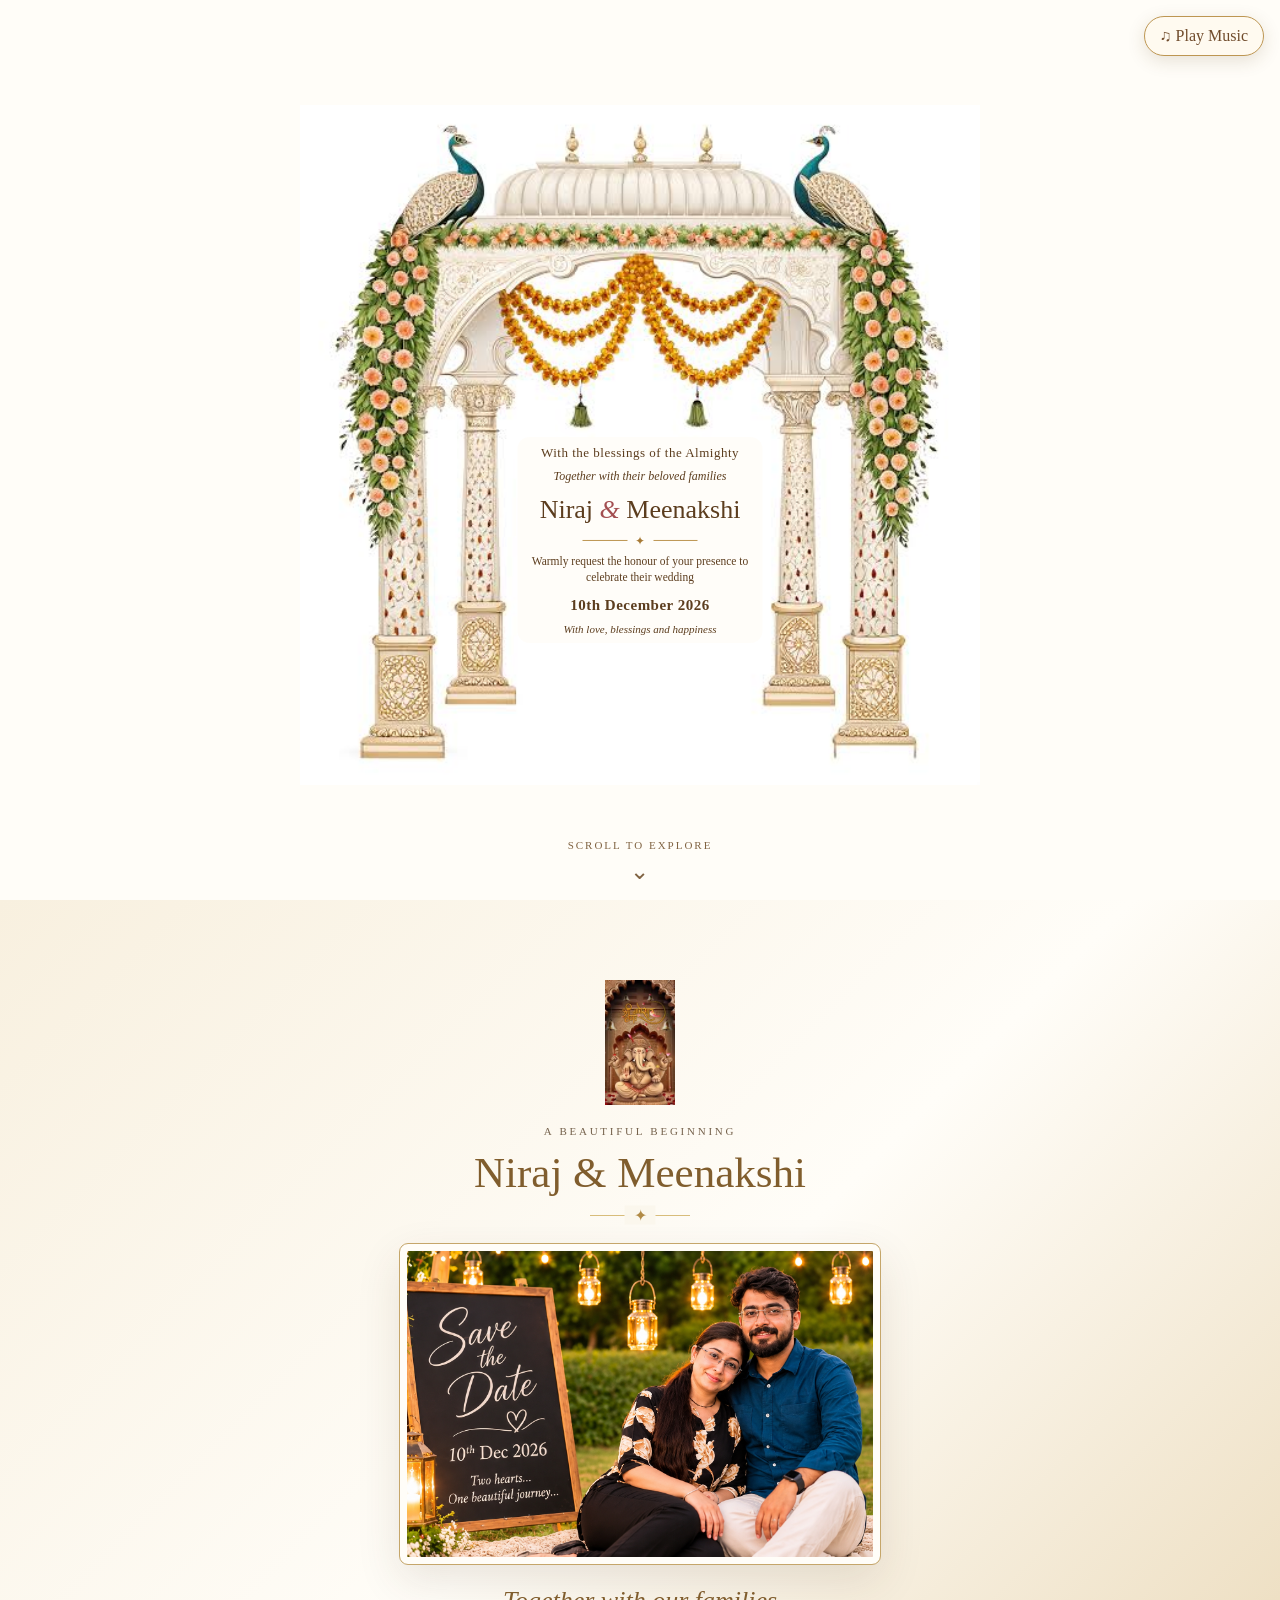
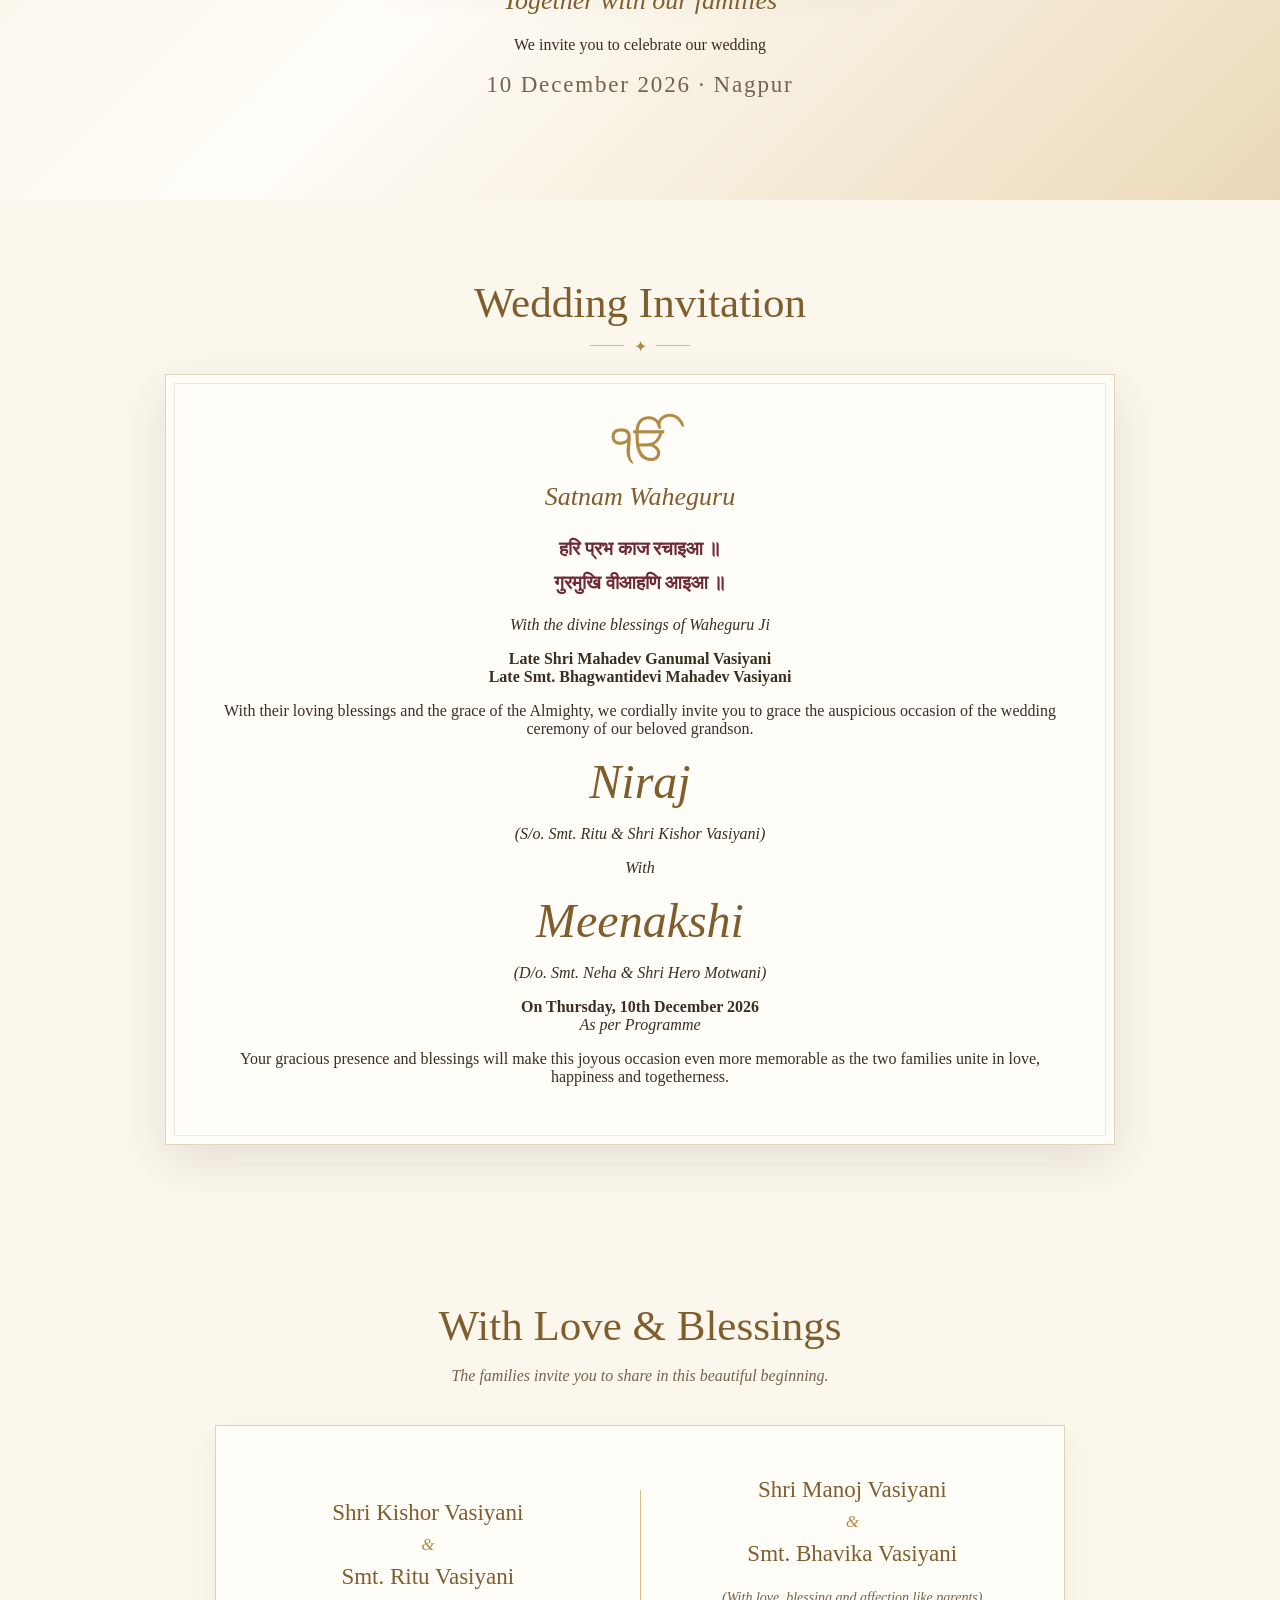
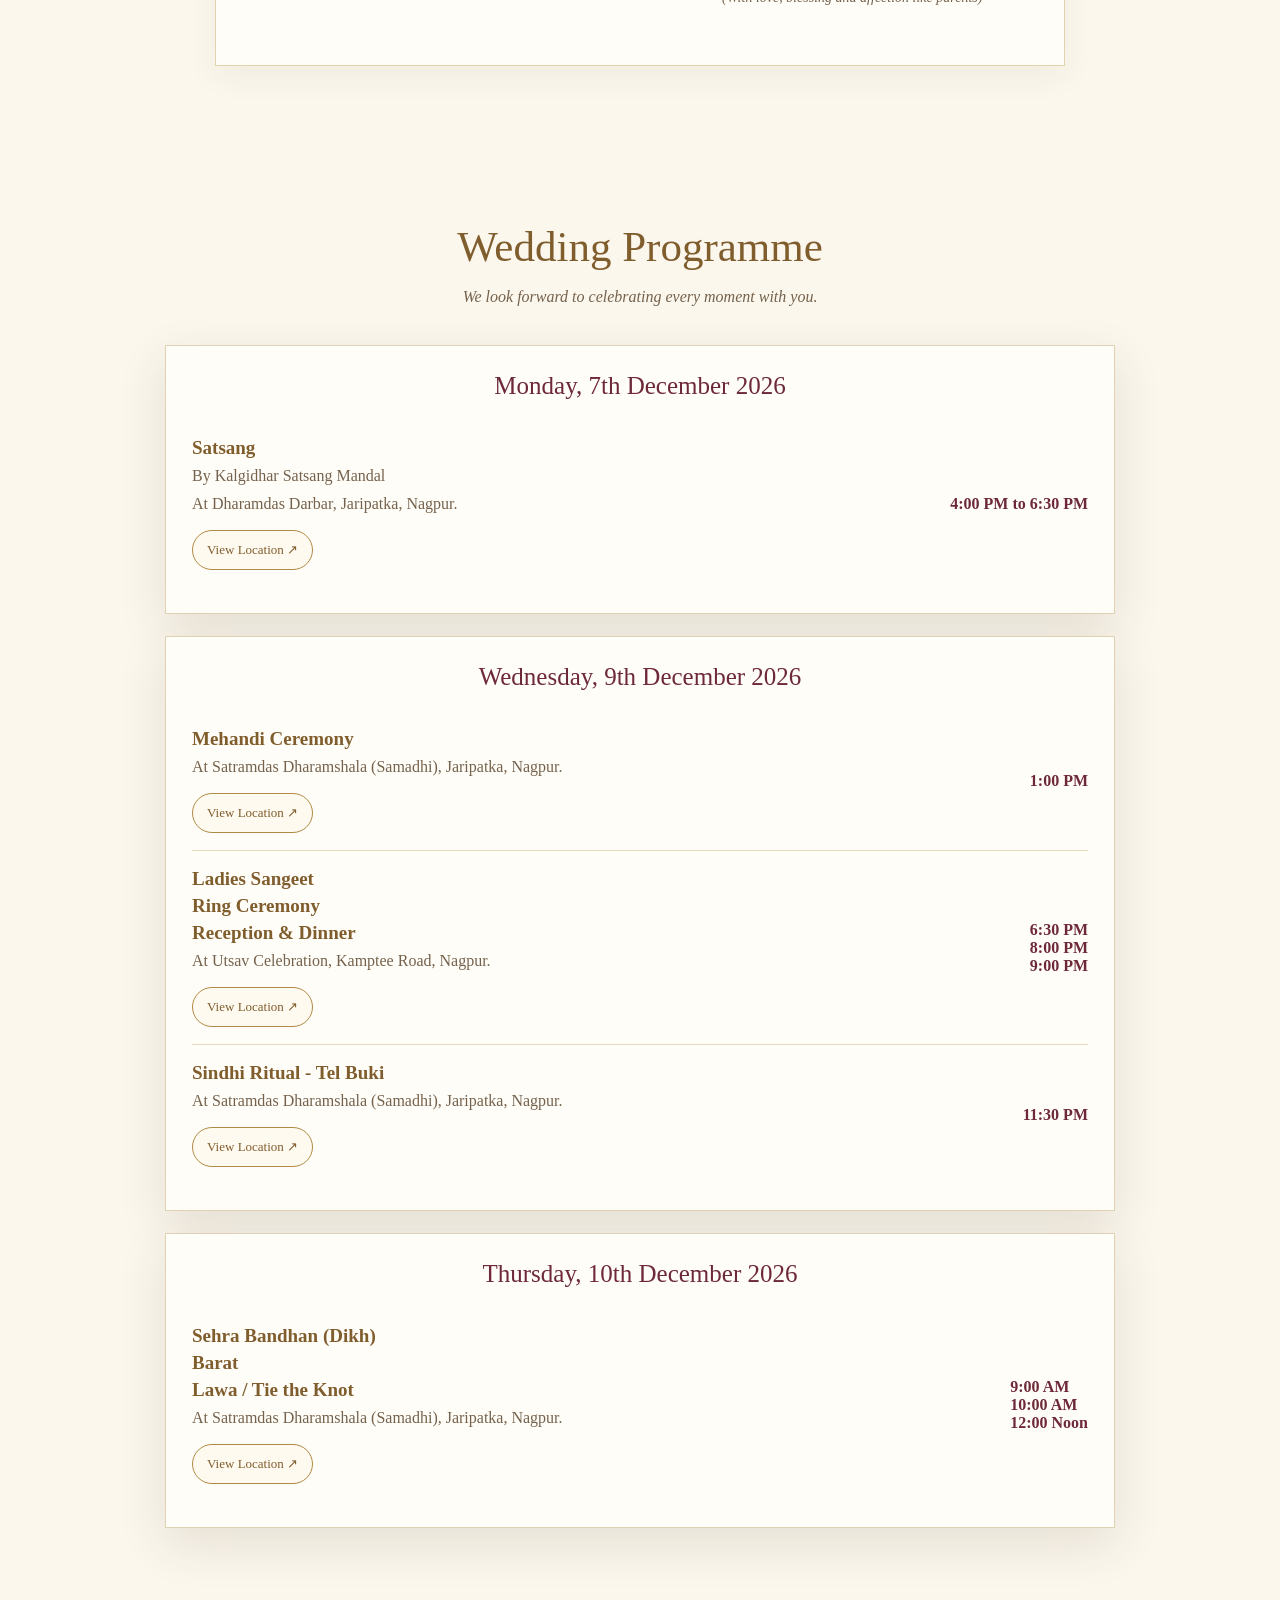
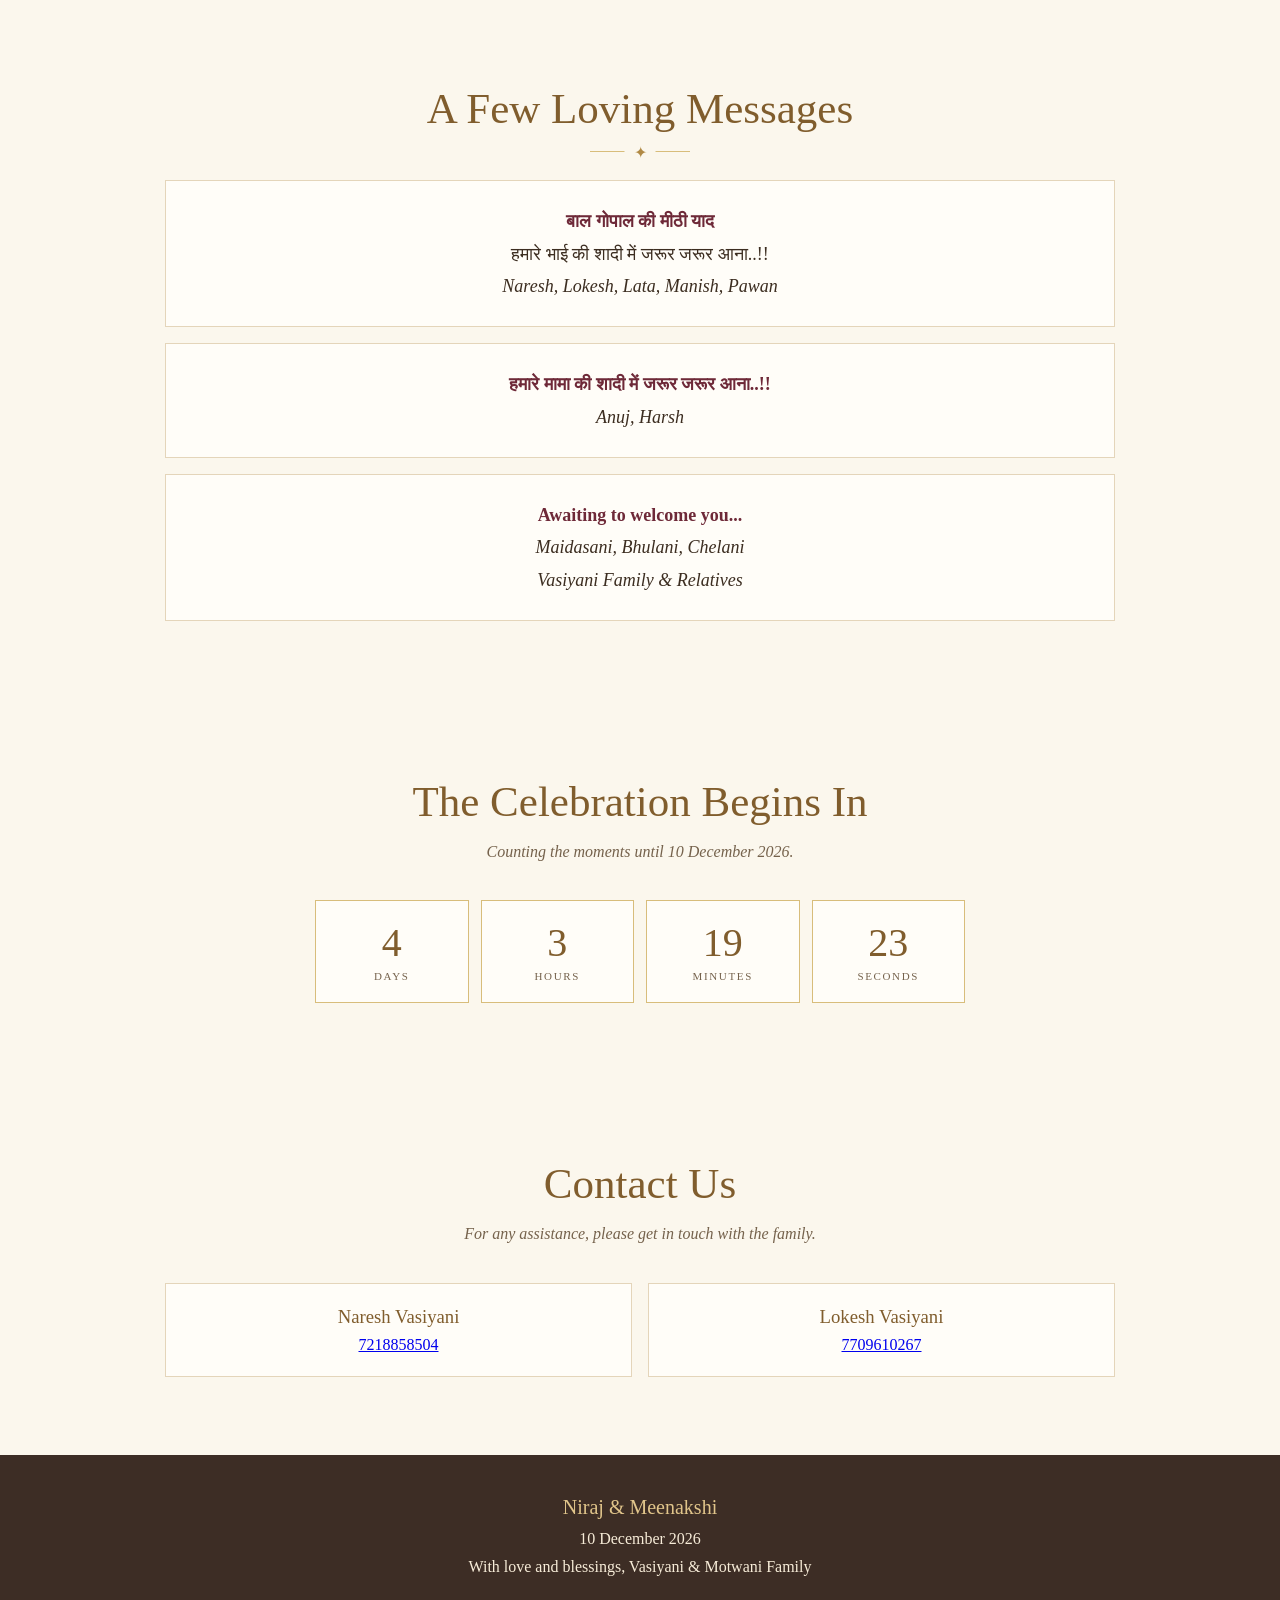
==== index.html @ 6130599a "Add files via upload" ====
<!DOCTYPE html>
<html lang="en">
<head>
    <meta charset="UTF-8">
    <meta name="viewport" content="width=device-width, initial-scale=1.0">
    <title>Niraj & Meenakshi | Wedding Invitation</title>
    <link rel="stylesheet" href="style.css">
    <meta property="og:title" content="Niraj & Meenakshi | Wedding Invitation">
<meta property="og:description" content="10th December 2026 · Nagpur. Warmly request the honour of your presence.">
<meta property="og:image" content="couples.png">
<meta property="og:type" content="website">

</head>
<body>


<!-- WEDDING CURTAIN INTRO -->
<div class="wedding-intro" id="weddingIntro">

    <div class="intro-curtain intro-left">
        <div class="curtain-texture"></div>
        <div class="curtain-gold"></div>
    </div>

    <div class="intro-curtain intro-right">
        <div class="curtain-texture"></div>
        <div class="curtain-gold"></div>
    </div>

    <!-- GURU NANAK DEV JI REVEAL -->
<div class="guru-reveal" id="guruReveal">
    <img src="images (1).jpg" alt="Guru Nanak Dev Ji">
</div>

    <div class="intro-title">
        <div class="intro-ornament">✦</div>

        <p class="intro-label">THE WEDDING CELEBRATION</p>

        <h1>Niraj <span>&</span> Meenakshi</h1>

        <div class="intro-line"></div>

        <p class="intro-date">10 · 12 · 2026</p>

        <div class="bottom-ornament">❋</div>
    </div>

</div>


<button class="music-control" id="musicToggle">♫ Play Music</button>

<audio id="weddingMusic" loop>
    <source src="sindhi-wedding-song.mp3" type="audio/mpeg">
</audio>

<!-- ROYAL WEDDING COVER -->
<header class="hero">

    <div class="invitation-card">
        <div class="marble-frame">

            <div class="invitation-content">

                <p class="blessing-line">
                    With the blessings of the Almighty
                </p>

                <p class="parents-line">
                    Together with their beloved families
                </p>

                <h1>
                    Niraj <span>&</span> Meenakshi
                </h1>

                <div class="gold-divider">
                    <span>✦</span>
                </div>

                <p class="invitation-text">
                    Warmly request the honour of your presence
                    to celebrate their wedding
                </p>

                <p class="wedding-date">
                    10th December 2026
                </p>

                <p class="wedding-time">
                    With love, blessings and happiness
                </p>

            </div>

        </div>
    </div>

    <div class="scroll-hint">
        Scroll to explore
        <span>⌄</span>
    </div>

</header>

<main>

    <!-- SECOND OPENING PAGE -->
    <section class="couple-opening">
        <div class="section-inner reveal center">

           <img src="images.jpg" class="cover-ganesh" alt="Ganesh Ji"> 

            <p class="eyebrow">A beautiful beginning</p>

            <h2 class="section-title">Niraj & Meenakshi</h2>

            <div class="divider"></div>

            <img src="couples.png" class="couple-photo" alt="Niraj and Meenakshi">

            <p class="satnam">Together with our families</p>

            <p>We invite you to celebrate our wedding</p>

            <p class="date">10 December 2026 · Nagpur</p>

        </div>
    </section>

    <!-- WEDDING INVITATION -->
    <section id="invitation">

        <div class="section-inner reveal">

            <h2 class="section-title">Wedding Invitation</h2>
            <div class="divider"></div>

            <div class="paper center">

                <div class="symbol">ੴ</div>

                <div class="satnam">Satnam Waheguru</div>

                <div class="gurbani">
                    हरि प्रभ काज रचाइआ ॥<br>
                    गुरमुखि वीआहणि आइआ ॥
                </div>

                <p><em>With the divine blessings of Waheguru Ji</em></p>

                <p>
                    <strong>
                        Late Shri Mahadev Ganumal Vasiyani<br>
                        Late Smt. Bhagwantidevi Mahadev Vasiyani
                    </strong>
                </p>

                <p>
                    With their loving blessings and the grace of the Almighty,
                    we cordially invite you to grace the auspicious occasion
                    of the wedding ceremony of our beloved grandson.
                </p>

                <div class="names">Niraj</div>

                <p><em>(S/o. Smt. Ritu & Shri Kishor Vasiyani)</em></p>

                <p><em>With</em></p>

                <div class="names">Meenakshi</div>

                <p><em>(D/o. Smt. Neha & Shri Hero Motwani)</em></p>

                <p>
                    <strong>On Thursday, 10th December 2026</strong><br>
                    <em>As per Programme</em>
                </p>

                <p>
                    Your gracious presence and blessings will make this
                    joyous occasion even more memorable as the two families
                    unite in love, happiness and togetherness.
                </p>

            </div>

        </div>

    </section>

    

<section id="families">
    <div class="section-inner reveal">

        <h2 class="section-title">With Love & Blessings</h2>

        <p class="section-sub">
            The families invite you to share in this beautiful beginning.
        </p>

        <div class="family-blessing">

            <div class="blessing-person">
                <h3>Shri Kishor Vasiyani</h3>
                <span>&</span>
                <h3>Smt. Ritu Vasiyani</h3>
            </div>

            <div class="gold-divider"></div>

            <div class="blessing-person">
                <h3>Shri Manoj Vasiyani</h3>
                <span>&</span>
                <h3>Smt. Bhavika Vasiyani</h3>

                <p>(With love, blessing and affection like parents)</p>
            </div>

        </div>

    </div>
</section>

    <!-- WEDDING PROGRAMME -->
    <section id="programme">

        <div class="section-inner reveal">

            <h2 class="section-title">Wedding Programme</h2>

            <p class="section-sub">
                We look forward to celebrating every moment with you.
            </p>

            <div class="events">

                <!-- 7 DECEMBER -->
                <div class="day-card">

                    <h3 class="day-heading">Monday, 7th December 2026</h3>

                    <div class="event">

                        <div>
                            <h4>Satsang</h4>
                            <p>By Kalgidhar Satsang Mandal</p>
                            <p>At Dharamdas Darbar, Jaripatka, Nagpur.</p>

                            <a class="map-link"
                               target="_blank"
                               href="https://www.google.com/maps/search/?api=1&query=Dharamdas+Darbar+Jaripatka+Nagpur">
                                View Location ↗
                            </a>
                        </div>

                        <div class="event-time">4:00 PM to 6:30 PM</div>

                    </div>

                </div>

                <!-- 9 DECEMBER -->
                <div class="day-card">

                    <h3 class="day-heading">Wednesday, 9th December 2026</h3>

                    <div class="event">

                        <div>
                            <h4>Mehandi Ceremony</h4>
                            <p>At Satramdas Dharamshala (Samadhi), Jaripatka, Nagpur.</p>

                            <a class="map-link"
                               target="_blank"
                               href="https://www.google.com/maps/search/?api=1&query=Satramdas+Dharamshala+Samadhi+Jaripatka+Nagpur">
                                View Location ↗
                            </a>
                        </div>

                        <div class="event-time">1:00 PM</div>

                    </div>

                    <div class="event">

                        <div>
                            <h4>Ladies Sangeet</h4>
                            <h4>Ring Ceremony</h4>
                            <h4>Reception & Dinner</h4>

                            <p>At Utsav Celebration, Kamptee Road, Nagpur.</p>

                            <a class="map-link"
                               target="_blank"
                               href="https://www.google.com/maps/search/?api=1&query=Utsav+Celebration+Kamptee+Road+Nagpur">
                                View Location ↗
                            </a>
                        </div>

                        <div class="event-time">
                            6:30 PM<br>
                            8:00 PM<br>
                            9:00 PM
                        </div>

                    </div>

                    <div class="event">

                        <div>
                            <h4>Sindhi Ritual - Tel Buki</h4>
                            <p>At Satramdas Dharamshala (Samadhi), Jaripatka, Nagpur.</p>

                            <a class="map-link"
                               target="_blank"
                               href="https://www.google.com/maps/search/?api=1&query=Satramdas+Dharamshala+Samadhi+Jaripatka+Nagpur">
                                View Location ↗
                            </a>
                        </div>

                        <div class="event-time">11:30 PM</div>

                    </div>

                </div>

                <!-- 10 DECEMBER -->
                <div class="day-card">

                    <h3 class="day-heading">Thursday, 10th December 2026</h3>

                    <div class="event">

                        <div>
                            <h4>Sehra Bandhan (Dikh)</h4>
                            <h4>Barat</h4>
                            <h4>Lawa / Tie the Knot</h4>

                            <p>At Satramdas Dharamshala (Samadhi), Jaripatka, Nagpur.</p>

                            <a class="map-link"
                               target="_blank"
                               href="https://www.google.com/maps/search/?api=1&query=Satramdas+Dharamshala+Samadhi+Jaripatka+Nagpur">
                                View Location ↗
                            </a>
                        </div>

                        <div class="event-time">
                            9:00 AM<br>
                            10:00 AM<br>
                            12:00 Noon
                        </div>

                    </div>

                </div>

            </div>

        </div>

    </section>

    <!-- FAMILY MESSAGES -->
    <section id="messages">

        <div class="section-inner reveal">

            <h2 class="section-title">A Few Loving Messages</h2>
            <div class="divider"></div>

            <div class="messages">

                <div class="message">
                    <strong>बाल गोपाल की मीठी याद</strong><br>
                    हमारे भाई की शादी में जरूर जरूर आना..!!<br>
                    <em>Naresh, Lokesh, Lata, Manish, Pawan</em>
                </div>

                <div class="message">
                    <strong>हमारे मामा की शादी में जरूर जरूर आना..!!</strong><br>
                    <em>Anuj, Harsh</em>
                </div>

                <div class="message">
                    <strong>Awaiting to welcome you...</strong><br>
                    <em>
                        Maidasani, Bhulani, Chelani<br>
                        Vasiyani Family & Relatives
                    </em>
                </div>

            </div>

        </div>

    </section>

    <!-- COUNTDOWN -->
    <section id="countdown">

        <div class="section-inner reveal center">

            <h2 class="section-title">The Celebration Begins In</h2>

            <p class="section-sub">
                Counting the moments until 10 December 2026.
            </p>

            <div class="countdown">

                <div class="time-box">
                    <b id="days">--</b>
                    <span>Days</span>
                </div>

                <div class="time-box">
                    <b id="hours">--</b>
                    <span>Hours</span>
                </div>

                <div class="time-box">
                    <b id="minutes">--</b>
                    <span>Minutes</span>
                </div>

                <div class="time-box">
                    <b id="seconds">--</b>
                    <span>Seconds</span>
                </div>

            </div>

        </div>

    </section>

    
<!-- CONTACT US -->
<section id="contact">

    <div class="section-inner reveal">

        <h2 class="section-title">Contact Us</h2>

        <p class="section-sub">
            For any assistance, please get in touch with the family.
        </p>

        <div class="contact-grid">

            <div class="contact-card">
                <h3>Naresh Vasiyani</h3>
                <a href="tel:7218858504">7218858504</a>
            </div>

            <div class="contact-card">
                <h3>Lokesh Vasiyani</h3>
                <a href="tel:7709610267">7709610267</a>
            </div>

        </div>

    </div>

</section>


</main>

<footer>

    <strong>Niraj & Meenakshi</strong><br>
    10 December 2026<br>
    With love and blessings, Vasiyani & Motwani Family

</footer>

<script src="script.js"></script>

</body>
</html>
---- style.css ----
:root {
    --ivory: #fbf7ed;
    --cream: #f2e7d2;
    --gold: #b18a45;
    --gold2: #d8bd7b;
    --ink: #3c2d20;
    --muted: #75624c;
    --wine: #6e2938;
    --white: #fffdf8;
    --shadow: 0 16px 45px rgba(71,49,24,.12);
}

* {
    box-sizing: border-box;
}

html {
    scroll-behavior: smooth;
}

body {
    margin: 0;
    background: var(--ivory);
    color: var(--ink);
    font-family: Georgia, "Times New Roman", serif;
}

button, a {
    font: inherit;
}

/* MUSIC BUTTON */

.music-control {
    position: fixed;
    right: 16px;
    top: 16px;
    z-index: 20;
    border: 1px solid var(--gold);
    background: #fffaf0;
    color: var(--ink);
    border-radius: 30px;
    padding: 10px 15px;
    cursor: pointer;
    box-shadow: var(--shadow);
}

/* COVER PAGE */

.hero {
    min-height: 100svh;
    position: relative;
    display: grid;
    place-items: center;
    overflow: hidden;
    padding: 48px 18px;

    background: radial-gradient(
        circle at 50% 45%,
        #fffdf8 0,
        #f7efdf 56%,
        #e9d9bb 100%
    );
}

.hero:before,
.hero:after {
    content: "";
    position: absolute;
    inset: 18px;
    border: 1px solid rgba(177,138,69,.7);
    pointer-events: none;
}

.hero:after {
    inset: 26px;
    border: 1px solid rgba(177,138,69,.28);
}

.ornament {
    position: absolute;
    width: 190px;
    height: 190px;
    border: 1px solid rgba(177,138,69,.22);
    border-radius: 50%;
    filter: blur(.2px);
}

.ornament.one {
    top: -95px;
    left: -80px;
}

.ornament.two {
    bottom: -100px;
    right: -75px;
}

.hero-grid {
    width: min(1100px, 100%);
    display: grid;

    grid-template-columns:
        minmax(120px, 1fr)
        minmax(260px, 2fr)
        minmax(120px, 1fr);

    align-items: center;
    gap: 12px;
    position: relative;
    z-index: 1;
    text-align: center;
}

.deity {
    width: min(100%, 190px);
    height: 230px;
    object-fit: contain;
    justify-self: center;
    opacity: 0;

    animation: riseIn 1.4s .25s forwards;

    filter: drop-shadow(
        0 10px 12px rgba(95,66,30,.13)
    );
}

.deity.right {
    animation-delay: .55s;
}

.hero-copy {
    opacity: 0;
    animation: fadeIn 1.5s .8s forwards;
}

.symbol {
    font-size: clamp(30px,5vw,48px);
    color: var(--gold);
    margin-bottom: 8px;
}

.eyebrow {
    letter-spacing: .25em;
    text-transform: uppercase;
    color: var(--muted);
    font-size: 11px;
}

h1 {
    font-size: clamp(42px,7vw,76px);
    font-weight: normal;
    line-height: 1.02;
    margin: 18px 0;
    color: #805d2d;
}

.amp {
    display: block;
    font-style: italic;
    font-size: .5em;
    margin: 5px 0;
    color: var(--wine);
}

.date {
    font-size: clamp(17px,2.5vw,23px);
    letter-spacing: .08em;
    color: var(--muted);
    margin-top: 18px;
}

.blessing {
    font-style: italic;
    color: var(--wine);
    margin-top: 14px;
}

.scroll-hint {
    position: absolute;
    bottom: 36px;
    left: 50%;
    transform: translateX(-50%);
    font-size: 11px;
    letter-spacing: .18em;
    text-transform: uppercase;
    color: var(--muted);
    animation: bob 2s infinite;
}

.scroll-hint span {
    display: block;
    font-size: 20px;
    text-align: center;
    margin-top: 4px;
}

/* COMMON SECTIONS */

section {
    padding: 78px 20px;
}

.section-inner {
    width: min(950px,100%);
    margin: auto;
}

.section-title {
    text-align: center;
    margin: 0 0 12px;
    color: #805d2d;
    font-size: clamp(30px,5vw,43px);
    font-weight: normal;
}

.section-sub {
    text-align: center;
    color: var(--muted);
    font-style: italic;
    margin: 0 auto 35px;
    max-width: 680px;
    line-height: 1.7;
}

.divider {
    width: 100px;
    height: 1px;
    background: var(--gold2);
    margin: 18px auto 28px;
    position: relative;
}

.divider:after {
    content: "✦";
    position: absolute;
    left: 50%;
    top: 50%;
    transform: translate(-50%,-50%);
    background: var(--ivory);
    padding: 0 9px;
    color: var(--gold);
}

.paper {
    background: var(--white);
    border: 1px solid rgba(177,138,69,.35);
    padding: clamp(22px,4vw,42px);
    box-shadow: var(--shadow);
    position: relative;
}

.paper:before {
    content: "";
    position: absolute;
    inset: 8px;
    border: 1px solid rgba(177,138,69,.18);
    pointer-events: none;
}

.center {
    text-align: center;
}

.gurbani {
    font-size: 19px;
    line-height: 1.8;
    color: var(--wine);
    font-weight: bold;
}

.satnam {
    font-size: 26px;
    font-style: italic;
    color: #805d2d;
    margin: 8px 0 20px;
}

.names {
    font-size: clamp(32px,5vw,48px);
    font-style: italic;
    color: #805d2d;
    margin: 12px 0;
}

/* SECOND OPENING PAGE */

.couple-opening {
    min-height: 100svh;
    display: grid;
    place-items: center;
    background: linear-gradient(
        135deg,
        #f8f0df,
        #fffdf8 52%,
        #ead9b8
    );
}

.couple-photo {
    display: block;
    width: min(340px,80%);
    max-height: 430px;
    object-fit: cover;
    margin: 22px auto;
    border: 7px solid #fffdf8;
    outline: 1px solid #c5a66a;
    box-shadow: var(--shadow);
}

/* FAMILY */

.family-grid {
    display: grid;
    grid-template-columns: repeat(2,minmax(0,1fr));
    gap: 18px;
    margin-top: 26px;
}

.family-card {
    background: #fffdf8;
    border: 1px solid rgba(177,138,69,.35);
    padding: 25px;
    text-align: center;
    box-shadow: 0 8px 24px rgba(71,49,24,.06);
}

.family-card h3 {
    font-size: 23px;
    font-weight: normal;
    color: #805d2d;
    margin: 0 0 12px;
}

.family-card p {
    line-height: 1.7;
    margin: 5px 0;
}

/* WEDDING EVENTS */

.events {
    display: grid;
    gap: 22px;
}

.day-card {
    background: var(--white);
    border: 1px solid rgba(177,138,69,.38);
    padding: 26px;
    box-shadow: var(--shadow);
}

.day-heading {
    text-align: center;
    color: var(--wine);
    font-size: 25px;
    font-weight: normal;
    margin: 0 0 20px;
}

.event {
    padding: 17px 0;
    border-top: 1px solid #e7d9bf;
    display: grid;
    grid-template-columns: 1fr auto;
    gap: 12px;
    align-items: center;
}

.event:first-of-type {
    border-top: 0;
}

.event h4 {
    margin: 0 0 5px;
    font-size: 19px;
    color: #805d2d;
}

.event p {
    margin: 4px 0;
    line-height: 1.5;
    color: var(--muted);
}

.event-time {
    font-weight: bold;
    color: var(--wine);
    white-space: nowrap;
}

.map-link,
.call-link {
    display: inline-block;
    margin-top: 7px;
    color: #805d2d;
    text-decoration: none;
    border-bottom: 1px solid var(--gold2);
    font-size: 14px;
}

/* FAMILY MESSAGES */

.messages {
    display: grid;
    gap: 16px;
}

.message {
    background: var(--white);
    border: 1px solid rgba(177,138,69,.35);
    padding: 24px;
    text-align: center;
    line-height: 1.8;
    font-size: 18px;
}

.message strong {
    color: var(--wine);
}

/* COUNTDOWN */

.countdown {
    display: grid;
    grid-template-columns: repeat(4,1fr);
    gap: 12px;
    max-width: 650px;
    margin: 30px auto 0;
}

.time-box {
    background: #fffdf8;
    border: 1px solid var(--gold2);
    padding: 18px 8px;
    text-align: center;
}

.time-box b {
    display: block;
    font-size: clamp(27px,5vw,40px);
    font-weight: normal;
    color: #805d2d;
}

.time-box span {
    font-size: 11px;
    letter-spacing: .15em;
    text-transform: uppercase;
    color: var(--muted);
}

/* CONTACT */

.contact-grid {
    display: grid;
    grid-template-columns: repeat(2,minmax(0,1fr));
    gap: 16px;
}

.contact-card {
    padding: 22px;
    background: #fffdf8;
    border: 1px solid rgba(177,138,69,.35);
    text-align: center;
}

.contact-card h3 {
    margin: 0 0 8px;
    color: #805d2d;
    font-weight: normal;
}

.contact-card p {
    margin: 5px 0;
    color: var(--muted);
}

.call-link {
    border: 1px solid var(--gold);
    padding: 9px 16px;
    border-radius: 24px;
}

/* FOOTER */

footer {
    background: #3d2d25;
    color: #f7ecd8;
    text-align: center;
    padding: 34px 20px;
    line-height: 1.8;
}

footer strong {
    color: #e1c58b;
    font-size: 20px;
    font-weight: normal;
}

/* SCROLL ANIMATION */

.reveal {
    opacity: 0;
    transform: translateY(24px);
    transition: opacity .8s ease, transform .8s ease;
}

.reveal.visible {
    opacity: 1;
    transform: none;
}

/* KEYFRAMES */

@keyframes riseIn {
    from {
        opacity: 0;
        transform: translateY(25px) scale(.96);
    }

    to {
        opacity: 1;
        transform: translateY(0) scale(1);
    }
}

@keyframes fadeIn {
    to {
        opacity: 1;
    }
}

@keyframes bob {
    0%,100% {
        transform: translate(-50%,0);
    }

    50% {
        transform: translate(-50%,7px);
    }
}

/* MOBILE RESPONSIVE */

@media(max-width:680px) {

    .hero-grid {
        grid-template-columns: 1fr 1fr;
        gap: 2px;
    }

    .hero-copy {
        grid-column: 1/-1;
        grid-row: 1;
    }

    .deity {
        height: 155px;
        width: 100%;
        max-width: 145px;
    }

    .family-grid,
    .contact-grid {
        grid-template-columns: 1fr;
    }

    .event {
        grid-template-columns: 1fr;
    }

    .event-time {
        white-space: normal;
    }

    section {
        padding: 58px 15px;
    }

    .hero:before {
        inset: 10px;
    }

    .hero:after {
        inset: 17px;
    }
}

/* ACCESSIBILITY */

@media(prefers-reduced-motion:reduce) {

    *,
    *:before,
    *:after {
        animation: none !important;
        transition: none !important;
        scroll-behavior: auto !important;
    }

    .reveal {
        opacity: 1;
        transform: none;
    }
}


.family-blessing {
    max-width: 850px;
    margin: 35px auto 0;
    padding: 42px 25px;

    display: grid;
    grid-template-columns: 1fr 1px 1fr;
    align-items: center;
    gap: 25px;

    background: #fffdf8;
    border: 1px solid #e4d2ad;
    box-shadow: 0 10px 30px rgba(71,49,24,0.06);
}

.blessing-person {
    text-align: center;
}

.blessing-person h3 {
    color: #805d2d;
    font-size: clamp(17px, 2.2vw, 23px);
    font-weight: normal;
    line-height: 1.5;
    margin: 5px 0;
}

.blessing-person span {
    color: #b18a45;
    font-style: italic;
    font-size: 17px;
}

.blessing-person p {
    color: #75624c;
    font-size: 14px;
    font-style: italic;
    line-height: 1.6;
    margin-top: 15px;
}

.gold-divider {
    width: 1px;
    height: 110px;
    background: #d8bd7b;
}

@media(max-width:600px) {
    .family-blessing {
        grid-template-columns: 1fr;
        gap: 20px;
        padding: 30px 15px;
    }

    .gold-divider {
        width: 70%;
        height: 1px;
        margin: auto;
    }
}


/* =====================================
   ROYAL PEACOCK WEDDING COVER
   ===================================== */

.hero {
    min-height: 100svh;
    position: relative;
    isolation: isolate;
    overflow: hidden;
    box-sizing: border-box;
    display: flex;
    flex-direction: column;
    justify-content: center;
    align-items: center;
    padding: 65px 25px 85px;

    background:
        radial-gradient(ellipse at 50% 40%,
            #fffef9 0%,
            #f9f0df 55%,
            #e8d2ad 100%);
}

/* Outer royal golden frame */

.hero:before {
    content: "";
    position: absolute;
    inset: 15px;
    border: 2px solid #bd9652;
    border-radius: 5px;
    pointer-events: none;
    z-index: -1;
}

.hero:after {
    content: "";
    position: absolute;
    inset: 23px;
    border: 1px solid rgba(177,138,69,.55);
    pointer-events: none;
    z-index: -1;
}

/* Floral arch behind the wedding names */

.hero-grid {
    width: min(1120px, 100%);
    display: grid;
    grid-template-columns: 1fr 2fr 1fr;
    align-items: center;
    justify-items: center;
    gap: 20px;
    position: relative;
    z-index: 2;
}

/* Grand arch */

.hero-grid:before {
    content: "";
    position: absolute;
    width: 66%;
    height: 115%;
    top: 50%;
    left: 50%;
    transform: translate(-50%, -50%);
    border: 3px solid #bd9652;
    border-bottom: 0;
    border-radius: 260px 260px 0 0;
    box-shadow:
        inset 0 0 0 7px rgba(255,255,255,.5),
        0 0 25px rgba(128,83,45,.12);
    z-index: -1;
    pointer-events: none;
}

/* Peacock feather ornaments */

.ornament {
    position: absolute;
    width: 100px;
    height: 150px;
    border: 0;
    border-radius: 50%;
    background:
        radial-gradient(ellipse at 50% 25%,
            #e9c56e 0 5%,
            #167b70 7% 15%,
            #07504c 17% 24%,
            transparent 27%),
        radial-gradient(ellipse at 50% 25%,
            #c79a48 0 20%,
            #287e73 22% 35%,
            transparent 38%);
    opacity: .85;
    z-index: 1;
}

.ornament.one {
    top: 8%;
    left: 3%;
    transform: rotate(-28deg);
}

.ornament.two {
    bottom: 8%;
    right: 3%;
    transform: rotate(28deg);
}

/* Flower decoration */

.hero-grid:after {
    content: "✿  ❀  ✿";
    position: absolute;
    top: -38px;
    left: 50%;
    transform: translateX(-50%);
    color: #b58b49;
    font-size: 25px;
    letter-spacing: 14px;
    white-space: nowrap;
    text-shadow: 0 2px 8px rgba(128,83,45,.15);
}

/* Side images */

.hero .deity {
    display: block;
    width: 100%;
    max-width: 175px;
    height: 255px;
    object-fit: contain;
    padding: 9px;
    box-sizing: border-box;
    background: linear-gradient(145deg,#fffdf8,#f0dfbd);
    border: 2px solid #bd9652;
    border-radius: 110px 110px 12px 12px;
    box-shadow:
        0 12px 28px rgba(91,61,25,.18),
        inset 0 0 0 4px rgba(255,255,255,.65);
    opacity: 1;
    animation: peacockFloat 5s ease-in-out infinite;
}

.hero .deity.right {
    animation-delay: 1s;
}

/* Center wedding details */

.hero-copy {
    width: 100%;
    min-width: 0;
    position: relative;
    text-align: center;
    padding: 45px 15px;
    box-sizing: border-box;
    background: rgba(255,252,244,.48);
    border-top: 1px solid #c6a363;
    border-bottom: 1px solid #c6a363;
    box-shadow: 0 10px 35px rgba(100,70,30,.06);
}

.hero .symbol {
    font-size: 48px;
    color: #a77a35;
    margin-bottom: 12px;
}

.hero .eyebrow {
    font-size: 11px;
    letter-spacing: .22em;
    line-height: 1.8;
    color: #806342;
    text-transform: uppercase;
}

.hero h1 {
    font-family: "Palatino Linotype", Georgia, serif;
    font-size: clamp(42px,5.5vw,72px);
    line-height: 1.1;
    font-weight: normal;
    color: #80532d;
    margin: 22px 0;
    text-shadow: 1px 2px 3px rgba(128,83,45,.12);
}

.hero .amp {
    display: block;
    font-size: .48em;
    color: #9b454b;
    margin: 7px 0;
}

.hero .date {
    display: inline-block;
    margin-top: 15px;
    padding: 12px 22px;
    border-top: 1px solid #bd9652;
    border-bottom: 1px solid #bd9652;
    color: #80532d;
    font-size: 21px;
    letter-spacing: .18em;
}

.hero .blessing {
    margin-top: 18px;
    color: #93464d;
    font-size: 19px;
    font-style: italic;
}

/* Scroll indicator */

.hero .scroll-hint {
    position: absolute;
    left: 50%;
    bottom: 25px;
    transform: translateX(-50%);
    width: max-content;
    text-align: center;
    color: #806342;
    font-size: 11px;
    letter-spacing: .18em;
    z-index: 5;
}

.hero .scroll-hint span {
    display: block;
    font-size: 23px;
    margin-top: 7px;
    animation: peacockArrow 1.4s infinite;
}

/* Music button */

.music-control {
    z-index: 20;
    background: #fffaf0;
    color: #704b2b;
    border: 1px solid #bd9652;
    box-shadow: 0 5px 18px rgba(95,66,30,.15);
}

/* Animations */

@keyframes peacockFloat {
    0%,100% { transform: translateY(0); }
    50% { transform: translateY(-7px); }
}

@keyframes peacockArrow {
    0%,100% { transform: translateY(0); opacity: .6; }
    50% { transform: translateY(7px); opacity: 1; }
}

/* Mobile responsive */

@media(max-width:620px) {

    .hero {
        padding: 65px 28px 85px;
    }

    .hero-grid {
        grid-template-columns: 1fr 1fr;
        gap: 12px;
    }

    .hero-grid:before {
        width: 94%;
        height: 70%;
    }

    .hero-grid:after {
        font-size: 17px;
        letter-spacing: 7px;
        top: -25px;
    }

    .hero-copy {
        grid-column: 1 / -1;
        grid-row: 1;
        padding: 32px 8px;
    }

    .hero .deity {
        max-width: 135px;
        height: 175px;
    }

    .hero h1 {
        font-size: clamp(37px,9vw,50px);
    }

    .hero .symbol {
        font-size: 38px;
    }

    .hero .eyebrow {
        font-size: 9px;
        letter-spacing: .12em;
    }

    .hero .date {
        font-size: 16px;
        padding: 10px 12px;
    }

    .hero .blessing {
        font-size: 16px;
    }

    .ornament {
        width: 65px;
        height: 100px;
    }
}

@media(prefers-reduced-motion:reduce) {
    .hero .deity,
    .hero .scroll-hint span {
        animation: none;
    }
}


/* =================================
   ROYAL MANDAP WEDDING COVER
================================= */

.hero {
    min-height: 100svh;
    width: 100%;
    position: relative;
    display: flex;
    justify-content: center;
    align-items: center;
    overflow: hidden;
    padding: 55px 15px 75px;
    background: #fffdf8;
    isolation: isolate;
}

/* Remove old decorative borders */

.hero::before,
.hero::after {
    display: none;
}

/* Main invitation card */

.invitation-card {
    width: min(92vw, 760px);
    margin: auto;
    position: relative;
}

/* Mandap background image */

.marble-frame {
    width: 200%;
    aspect-ratio: 2 / 4;
    position: relative;

    background-image: url("flowers.jpg");
    background-repeat: no-repeat;
    background-position: center;
    background-size: contain;
}

/* Text inside the mandap */

.invitation-content {
    position: absolute;
    top: 55%;
    left: 50%;
    transform: translate(-50%, -50%);

    width: 56%;
    text-align: center;
    color: #634526;
    z-index: 2;
}

/* Invitation lines */

.blessing-line {
    font-size: clamp(10px, 1.5vw, 15px);
    letter-spacing: 1.5px;
    margin: 0 0 10px;
    color: #805d36;
}

.parents-line {
    font-size: clamp(10px, 1.4vw, 14px);
    font-style: italic;
    margin: 8px 0 15px;
    color: #756044;
}

/* Couple names */

.invitation-content h1 {
    font-family: "Palatino Linotype", Georgia, serif;
    font-size: clamp(23px, 4.5vw, 48px);
    line-height: 1.2;
    font-weight: normal;
    color: #80532d;
    margin: 12px 0;
    text-shadow: 0 1px 3px rgba(255,255,255,.8);
}

.invitation-content h1 span {
    color: #a34e50;
    font-style: italic;
}

/* Golden divider */

.invitation-content .gold-divider {
    width: 65%;
    height: 1px;
    background: #bd9652;
    margin: 15px auto;
    position: relative;
}

.invitation-content .gold-divider span {
    position: absolute;
    top: 50%;
    left: 50%;
    transform: translate(-50%, -50%);
    background: #fffaf0;
    padding: 0 9px;
    color: #a77a35;
}

/* Invitation message */

.invitation-text {
    font-size: clamp(10px, 1.4vw, 14px);
    line-height: 1.6;
    color: #705638;
    margin: 12px 0;
}

/* Wedding date */

.wedding-date {
    font-size: clamp(14px, 2.2vw, 22px);
    letter-spacing: 1.5px;
    color: #8b5730;
    margin: 15px 0;
    font-weight: bold;
}

.wedding-time {
    font-size: clamp(10px, 1.3vw, 13px);
    font-style: italic;
    color: #805d36;
    margin: 10px 0 0;
}

/* Scroll hint */

.hero .scroll-hint {
    bottom: 15px;
    z-index: 5;
}

/* Mobile cover */

@media (max-width: 600px) {

    .hero {
        padding: 45px 5px 65px;
        min-height: 100svh;
    }

    .invitation-card {
        width: 100%;
    }

    .invitation-content {
        width: 55%;
        top: 55%;
    }

    .blessing-line {
        letter-spacing: .5px;
    }

    .parents-line {
        margin-bottom: 8px;
    }

    .invitation-content h1 {
        font-size: clamp(19px, 5vw, 29px);
    }

    .invitation-content .gold-divider {
        margin: 10px auto;
    }

    .invitation-text {
        line-height: 1.4;
    }

    .wedding-date {
        letter-spacing: .5px;
        margin: 9px 0;
    }
}


/* =================================
   COVER PAGE - TEXT POSITION FIX
================================= */

/* Keep the complete mandap visible */
.hero {
    min-height: 100svh;
    padding: 25px 12px 65px;
}

/* Adjust mandap size according to screen height */
.invitation-card {
    width: min(92vw, 82svh, 760px);
    margin: auto;
}

/* Keep text inside the empty mandap area */
.invitation-content {
    top: 65%;
    left: 50%;
    width: 58%;
    transform: translate(-50%, -50%);
    padding: 8px 0;
}

/* Reduce name size slightly */
.invitation-content h1 {
    font-size: clamp(20px, 3.2vw, 36px);
    line-height: 1.2;
    margin: 12px 0;
}

/* Adjust text spacing */
.blessing-line {
    margin-bottom: 7px;
}

.parents-line {
    margin: 6px 0 10px;
}

.invitation-content .gold-divider {
    margin: 10px auto;
}

.invitation-text {
    font-size: clamp(10px, 1.2vw, 13px);
    line-height: 1.5;
    margin: 9px 0;
}

.wedding-date {
    font-size: clamp(13px, 1.8vw, 19px);
    margin: 10px 0;
}

.wedding-time {
    margin-top: 8px;
}

/* Mobile adjustment */
@media (max-width: 600px) {

    .invitation-card {
        width: min(96vw, 82svh);
    }

    .invitation-content {
        top: 64%;
        width: 58%;
    }

    .invitation-content h1 {
        font-size: clamp(17px, 5vw, 25px);
    }

    .blessing-line,
    .parents-line {
        font-size: 9px;
    }

    .invitation-text {
        font-size: 9px;
    }

    .wedding-date {
        font-size: 13px;
    }

    .wedding-time {
        font-size: 9px;
    }
}



/* =====================================
   FINAL COVER SIZE & TEXT ALIGNMENT
===================================== */

.hero {
    width: 100%;
    min-height: 100svh;
    padding: 25px 10px 65px;
    display: flex;
    justify-content: center;
    align-items: center;
    overflow: hidden;
}

/* Increase mandap image size */
.invitation-card {
    width: min(96vw, 680px);
    max-width: 680px;
    margin: auto;
}

.marble-frame {
    width: 100%;
    aspect-ratio: 1 / 1;
    background-size: 100% 100%;
    background-position: center;
    background-repeat: no-repeat;
}

/* Keep all invitation text in the central opening */
.invitation-content {
    position: absolute;
    top: 64%;
    left: 50%;
    transform: translate(-50%, -50%);
    width: 50%;
    text-align: center;
    padding: 0;
}

/* Blessing text */
.blessing-line {
    font-size: clamp(9px, 1.1vw, 12px);
    margin: 0 0 5px;
    letter-spacing: .5px;
}

.parents-line {
    font-size: clamp(9px, 1.1vw, 12px);
    margin: 5px 0 9px;
}

/* Couple names */
.invitation-content h1 {
    font-size: clamp(22px, 3vw, 32px);
    line-height: 1.15;
    margin: 8px 0;
    white-space: normal;
}

/* Divider */
.invitation-content .gold-divider {
    width: 65%;
    margin: 9px auto;
}

/* Invitation message */
.invitation-text {
    font-size: clamp(9px, 1.1vw, 12px);
    line-height: 1.4;
    margin: 8px 0;
}

/* Date */
.wedding-date {
    font-size: clamp(13px, 1.7vw, 18px);
    margin: 9px 0;
    letter-spacing: 1px;
}

.wedding-time {
    font-size: clamp(9px, 1.1vw, 12px);
    margin-top: 6px;
}

/* Mobile */
@media (max-width: 600px) {

    .invitation-card {
        width: 100%;
    }

    .invitation-content {
        top: 64%;
        width: 51%;
    }

    .invitation-content h1 {
        font-size: clamp(17px, 4.5vw, 24px);
    }

    .blessing-line,
    .parents-line {
        font-size: 8px;
    }

    .invitation-text {
        font-size: 8px;
    }

    .wedding-date {
        font-size: 12px;
    }

    .wedding-time {
        font-size: 8px;
    }
}



/* ===== COVER TEXT ALIGNMENT FINAL FIX ===== */

.invitation-content {
    position: absolute;
    top: 68%;
    left: 50%;
    transform: translate(-50%, -50%);

    width: 46%;
    max-width: 330px;

    display: flex;
    flex-direction: column;
    align-items: center;
    text-align: center;

    padding: 0 5px;
    z-index: 3;
}

/* Blessing */
.invitation-content .blessing-line {
    font-size: 17px;
    line-height: 1.5;
    margin: 0 0 10px;
}

/* Family line */
.invitation-content .parents-line {
    font-size: 14px;
    line-height: 1.5;
    margin: 0 0 14px;
}

/* Couple names */
.invitation-content h1 {
    font-size: clamp(22px, 3vw, 32px);
    line-height: 1.25;
    text-align: center;
    margin: 0;
    white-space: normal;
}

/* Divider */
.invitation-content .gold-divider {
    margin: 10px auto;
    width: 60%;
}

/* Invitation sentence */
.invitation-content .invitation-text {
    width: 100%;
    max-width: 260px;
    font-size: 14px;
    line-height: 1.6;
    text-align: center;
    margin: 0 auto 10px;
}

/* Date */
.invitation-content .wedding-date {
    font-size: 18px;
    line-height: 1.4;
    margin: 5px 0 8px;
    text-align: center;
}

/* Bottom blessing */
.invitation-content .wedding-time {
    font-size: 12px;
    line-height: 1.5;
    margin: 0;
    text-align: center;
}

/* Mobile */
@media (max-width: 600px) {

    .invitation-content {
    top: 62%;
    width: 58%;
    max-width: none;
    padding: 0 3px;
}

    .invitation-content .blessing-line {
        font-size: 11px;
    }

    .invitation-content .parents-line {
        font-size: 9px;
        margin-bottom: 8px;
    }

    .invitation-content h1 {
        font-size: clamp(16px, 4.5vw, 23px);
    }

    .invitation-content .gold-divider {
        margin: 7px auto;
    }

    .invitation-content .invitation-text {
        font-size: 9.5px;
        line-height: 1.5;
        margin-bottom: 7px;
    }

    .invitation-content .wedding-date {
        font-size: 11px;
        margin: 12px 5;
    }

    .invitation-content .wedding-time {
        font-size: 10px;
    }
}



/* SECOND OPENING PAGE PHOTOS */

.couple-opening .cover-ganesh {
    display: block;
    width: 115px;
    height: 125px;
    object-fit: contain;
    margin: 0 auto 20px;
    position: relative;
    left: auto;
    top: auto;
    transform: none;
}

.couple-opening .couple-photo {
    display: block;
    width: min(100%, 480px);
    aspect-ratio: 3 / 2;
    height: auto;
    object-fit: cover;
    object-position: center;
    margin: 22px auto;
    border-radius: 8px;
}

/* Mobile */
@media (max-width: 600px) {
    .couple-opening .cover-ganesh {
        width: 100px;
        height: 110px;
        margin-bottom: 15px;
    }

    .couple-opening .couple-photo {
        width: 90%;
        aspect-ratio: 3 / 2;
        margin: 18px auto;
    }
}


/* FINAL MOBILE COVER FIX */

@media (max-width: 600px) {

    .hero {
        padding: 45px 8px 65px;
    }

    .invitation-card {
        width: 100%;
        max-width: 100%;
    }

    .invitation-content {
        top: 62%;
        width: 62%;
        padding: 0 3px;
    }

    .invitation-content .blessing-line {
        font-size: 11px;
        line-height: 1.4;
        margin-bottom: 5px;
    }

    .invitation-content .parents-line {
        font-size: 10px;
        line-height: 1.4;
        margin-bottom: 7px;
    }

    .invitation-content h1 {
        font-size: clamp(19px, 5.5vw, 26px);
        line-height: 1.2;
        margin: 5px 0;
    }

    .invitation-content .gold-divider {
        margin: 8px auto;
    }

    .invitation-content .invitation-text {
        font-size: 10px;
        line-height: 1.5;
        margin-bottom: 6px;
    }

    .invitation-content .wedding-date {
        font-size: 13px;
        line-height: 1.4;
        margin: 8px 0;
        letter-spacing: .5px;
    }

    .invitation-content .wedding-time {
        font-size: 10px;
        line-height: 1.4;
    }

}

/* ==========================================
   FINAL WEDDING COVER FIX - ALL SCREEN SIZES
========================================== */

.hero {
    min-height: 100svh;
    min-height: 100vh;
    padding: 55px 12px 65px;
    overflow: hidden;
    display: flex;
    justify-content: center;
    align-items: center;
    background: #fffdf8;
}

.invitation-card {
    width: min(94vw, 680px, 78svh);
    max-width: 100%;
    margin: auto;
    flex-shrink: 0;
}

.marble-frame {
    width: 100%;
    aspect-ratio: 1 / 1;
    position: relative;
    background-image: url("flowers.jpg");
    background-repeat: no-repeat;
    background-position: center;
    background-size: 100% 100%;
}

/* TEXT POSITION */

.invitation-content {
    position: absolute;
    top: 60%;
    left: 50%;
    transform: translate(-50%, -50%);
    width: 52%;
    max-width: 340px;
    padding: 0 5px;
    display: flex;
    flex-direction: column;
    align-items: center;
    text-align: center;
}

/* BLESSING */

.invitation-content .blessing-line {
    font-size: clamp(11px, 1.4vw, 16px);
    line-height: 1.5;
    margin: 0 0 7px;
}

/* FAMILY LINE */

.invitation-content .parents-line {
    font-size: clamp(10px, 1.2vw, 14px);
    line-height: 1.5;
    margin: 0 0 9px;
}

/* NAMES */

.invitation-content h1 {
    font-size: clamp(20px, 3vw, 34px);
    line-height: 1.2;
    margin: 5px 0;
    white-space: normal;
}

/* DIVIDER */

.invitation-content .gold-divider {
    width: 60%;
    margin: 8px auto;
}

/* INVITATION TEXT */

.invitation-content .invitation-text {
    width: 100%;
    max-width: 280px;
    font-size: clamp(10px, 1.2vw, 14px);
    line-height: 1.5;
    margin: 0 0 7px;
}

/* WEDDING DATE */

.invitation-content .wedding-date {
    font-size: clamp(13px, 1.7vw, 19px);
    line-height: 1.4;
    margin: 6px 0;
    letter-spacing: .5px;
}

/* BOTTOM TEXT */

.invitation-content .wedding-time {
    font-size: clamp(10px, 1.1vw, 13px);
    line-height: 1.5;
    margin: 0;
}


/* MOBILE */

@media (max-width: 600px) {

    .hero {
        padding: 45px 10px 65px;
    }

    .invitation-card {
        width: min(96vw, 78svh);
    }

    .invitation-content {
        top: 60%;
        width: 57%;
        max-width: none;
        padding: 0 3px;
    }

    .invitation-content .blessing-line {
        font-size: clamp(10px, 3vw, 12px);
        margin-bottom: 5px;
    }

    .invitation-content .parents-line {
        font-size: clamp(9px, 2.7vw, 11px);
        margin-bottom: 6px;
    }

    .invitation-content h1 {
        font-size: clamp(16px, 4.8vw, 24px);
        line-height: 1.2;
        margin: 4px 0;
    }

    .invitation-content .gold-divider {
        margin: 6px auto;
    }

    .invitation-content .invitation-text {
        font-size: clamp(9px, 2.8vw, 11px);
        line-height: 1.45;
        margin-bottom: 5px;
    }

    .invitation-content .wedding-date {
        font-size: clamp(11px, 3.2vw, 14px);
        margin: 6px 0;
    }

    .invitation-content .wedding-time {
        font-size: clamp(9px, 2.8vw, 11px);
    }

    .hero .scroll-hint {
        bottom: 12px;
        font-size: 10px;
    }

    .music-control {
        top: 12px;
        right: 12px;
        padding: 8px 12px;
        font-size: 12px;
    }
}


/* EXTRA SMALL PHONES */

@media (max-width: 360px) {

    .invitation-content {
        width: 60%;
        top: 59%;
    }

    .invitation-content .blessing-line {
        font-size: 10px;
    }

    .invitation-content .parents-line {
        font-size: 9px;
    }

    .invitation-content h1 {
        font-size: 16px;
    }

    .invitation-content .invitation-text {
        font-size: 9px;
    }

    .invitation-content .wedding-date {
        font-size: 11px;
    }

    .invitation-content .wedding-time {
        font-size: 9px;
    }
}

/* ==========================================
   MANDAP TEXT OVERLAP FIX
========================================== */

.invitation-content {
    top: 64% !important;      /* टेक्स्ट को मालाओं से थोड़ा नीचे लाने के लिए */
    width: 39% !important;    /* टेक्स्ट को अंदरूनी खंभों के बीच सीमित रखने के लिए */
    max-width: 245px !important;
    padding: 0 4px !important;
}

.invitation-content .blessing-line {
    font-size: clamp(9px, 1.1vw, 13px) !important;
    margin-bottom: 4px !important;
}

.invitation-content .parents-line {
    font-size: clamp(8.5px, 1vw, 12px) !important;
    margin-bottom: 6px !important;
}

.invitation-content h1 {
    font-size: clamp(16px, 2.3vw, 26px) !important;
    line-height: 1.15 !important;
    margin: 4px 0 !important;
}

.invitation-content .gold-divider {
    width: 50% !important;
    margin: 6px auto !important;
}

.invitation-content .invitation-text {
    font-size: clamp(8.5px, 1vw, 11.5px) !important;
    line-height: 1.4 !important;
    margin-bottom: 5px !important;
}

.invitation-content .wedding-date {
    font-size: clamp(11px, 1.4vw, 15px) !important;
    margin: 5px 0 !important;
}

.invitation-content .wedding-time {
    font-size: clamp(8px, 0.95vw, 11px) !important;
}

/* मोबाइल स्क्रीन के लिए एडजस्टमेंट */
@media (max-width: 600px) {
    .invitation-content {
        top: 63.5% !important;
        width: 41% !important;
        max-width: none !important;
    }

    .invitation-content .blessing-line {
        font-size: 7.5px !important;
        margin-bottom: 2px !important;
    }

    .invitation-content .parents-line {
        font-size: 7px !important;
        margin-bottom: 3px !important;
    }

    .invitation-content h1 {
        font-size: 13px !important;
        margin: 2px 0 !important;
    }

    .invitation-content .gold-divider {
        margin: 4px auto !important;
    }

    .invitation-content .invitation-text {
        font-size: 7px !important;
        line-height: 1.3 !important;
        margin-bottom: 3px !important;
    }

    .invitation-content .wedding-date {
        font-size: 9.5px !important;
        margin: 3px 0 !important;
    }

    .invitation-content .wedding-time {
        font-size: 7px !important;
    }
}


/* ==========================================
   FINAL POLISH FOR CLARITY & CARD SIZE
========================================== */

/* टेक्स्ट को पूरी तरह गहरा और साफ़ रखने के लिए */
.invitation-content {
    background: rgba(255, 253, 248, 0.85) !important;
    border-radius: 12px !important;
    padding: 6px 8px !important;
}

.invitation-content p,
.invitation-content h1 {
    opacity: 1 !important;
    color: #5c3d1e !important;
}

/* मोबाइल पर मंडप कार्ड को थोड़ा बड़ा दिखाने के लिए */
@media (max-width: 600px) {
    .hero {
        padding: 40px 2px 60px !important;
    }
    
    .invitation-card {
        width: 98vw !important;
        max-width: 98vw !important;
    }
}



/* ==========================================
   FIX GOLD DIVIDER OVERLAPPING TEXT
========================================== */

.invitation-content .gold-divider {
    height: auto !important;
    background: transparent !important;
    display: flex !important;
    align-items: center !important;
    justify-content: center !important;
    gap: 8px !important;
    margin: 6px auto !important;
}

/* स्टार के दोनों तरफ़ साफ़ रेखा बनाने के लिए */
.invitation-content .gold-divider::before,
.invitation-content .gold-divider::after {
    content: "" !important;
    flex: 1 !important;
    height: 1px !important;
    background: #bd9652 !important;
}

/* स्टार का सफेद बॉक्स हटाने के लिए */
.invitation-content .gold-divider span {
    position: static !important;
    transform: none !important;
    background: transparent !important;
    padding: 0 !important;
    line-height: 1 !important;
    font-size: 12px !important;
}



/* ==========================================
   UNIVERSAL MOBILE COMPATIBILITY FIX
   (All Android & iOS Devices)
========================================== */

html, body {
    overflow-x: hidden !important; /* स्क्रीन को दाएँ-बाएँ खिसकने से रोकने के लिए */
    width: 100% !important;
    -webkit-text-size-adjust: 100%; /* iPhone Safari में फ़ॉन्ट को अपने आप बड़ा होने से रोकने के लिए */
}

/* सभी बटन्स और लिंक्स को मोबाइल पर आसानी से टच करने योग्य बनाना */
button, .map-link, .call-link, .music-control {
    touch-action: manipulation; /* डबल-टैप ज़ूम डिले हटाने के लिए */
    min-height: 40px;
    display: inline-flex;
    align-items: center;
    justify-content: center;
}

.map-link {
    padding: 8px 14px !important;
    background: #fffaf0 !important;
    border: 1px solid var(--gold) !important;
    border-radius: 20px !important;
    margin-top: 10px !important;
    font-size: 13px !important;
}

.call-link {
    width: 100% !important;
    max-width: 220px !important;
    margin: 10px auto 0 !important;
    font-weight: bold !important;
}

/* छोटे मोबाइल फ़ोन्स (360px - 480px) के लिए परफेक्ट एडजस्टमेंट */
@media (max-width: 480px) {
    /* काउंटडाउन बॉक्स को 2x2 ग्रिड में दिखाना ताकि नंबर बड़े और साफ़ दिखें */
    .countdown {
        grid-template-columns: repeat(2, 1fr) !important;
        gap: 10px !important;
        max-width: 300px !important;
    }

    .time-box {
        padding: 14px 6px !important;
    }

    /* प्रोग्राम और कार्ड्स की पैडिंग संतुलित करना */
    .day-card, .paper, .family-card, .contact-card {
        padding: 18px 14px !important;
    }

    .gurbani {
        font-size: 16px !important;
        line-height: 1.6 !important;
    }

    .names {
        font-size: 30px !important;
    }

    .message {
        font-size: 16px !important;
        padding: 18px 14px !important;
    }
}
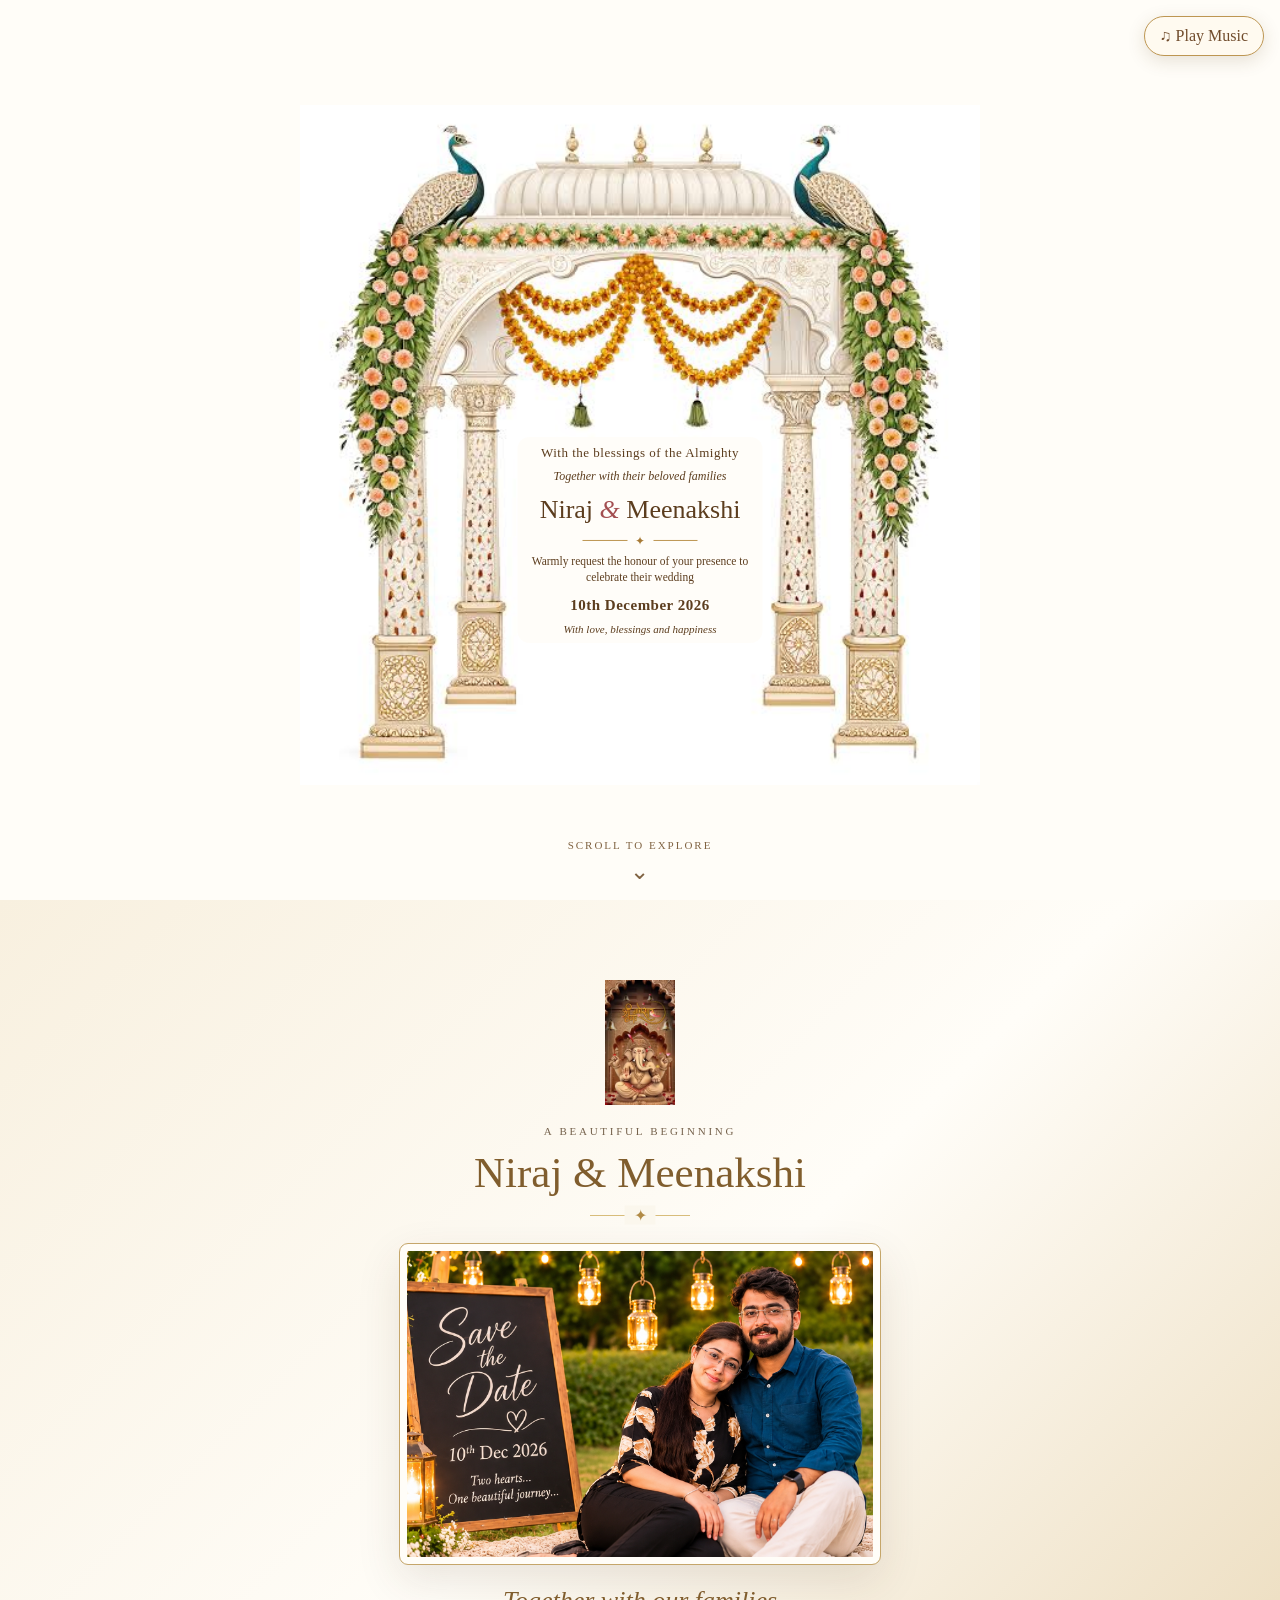
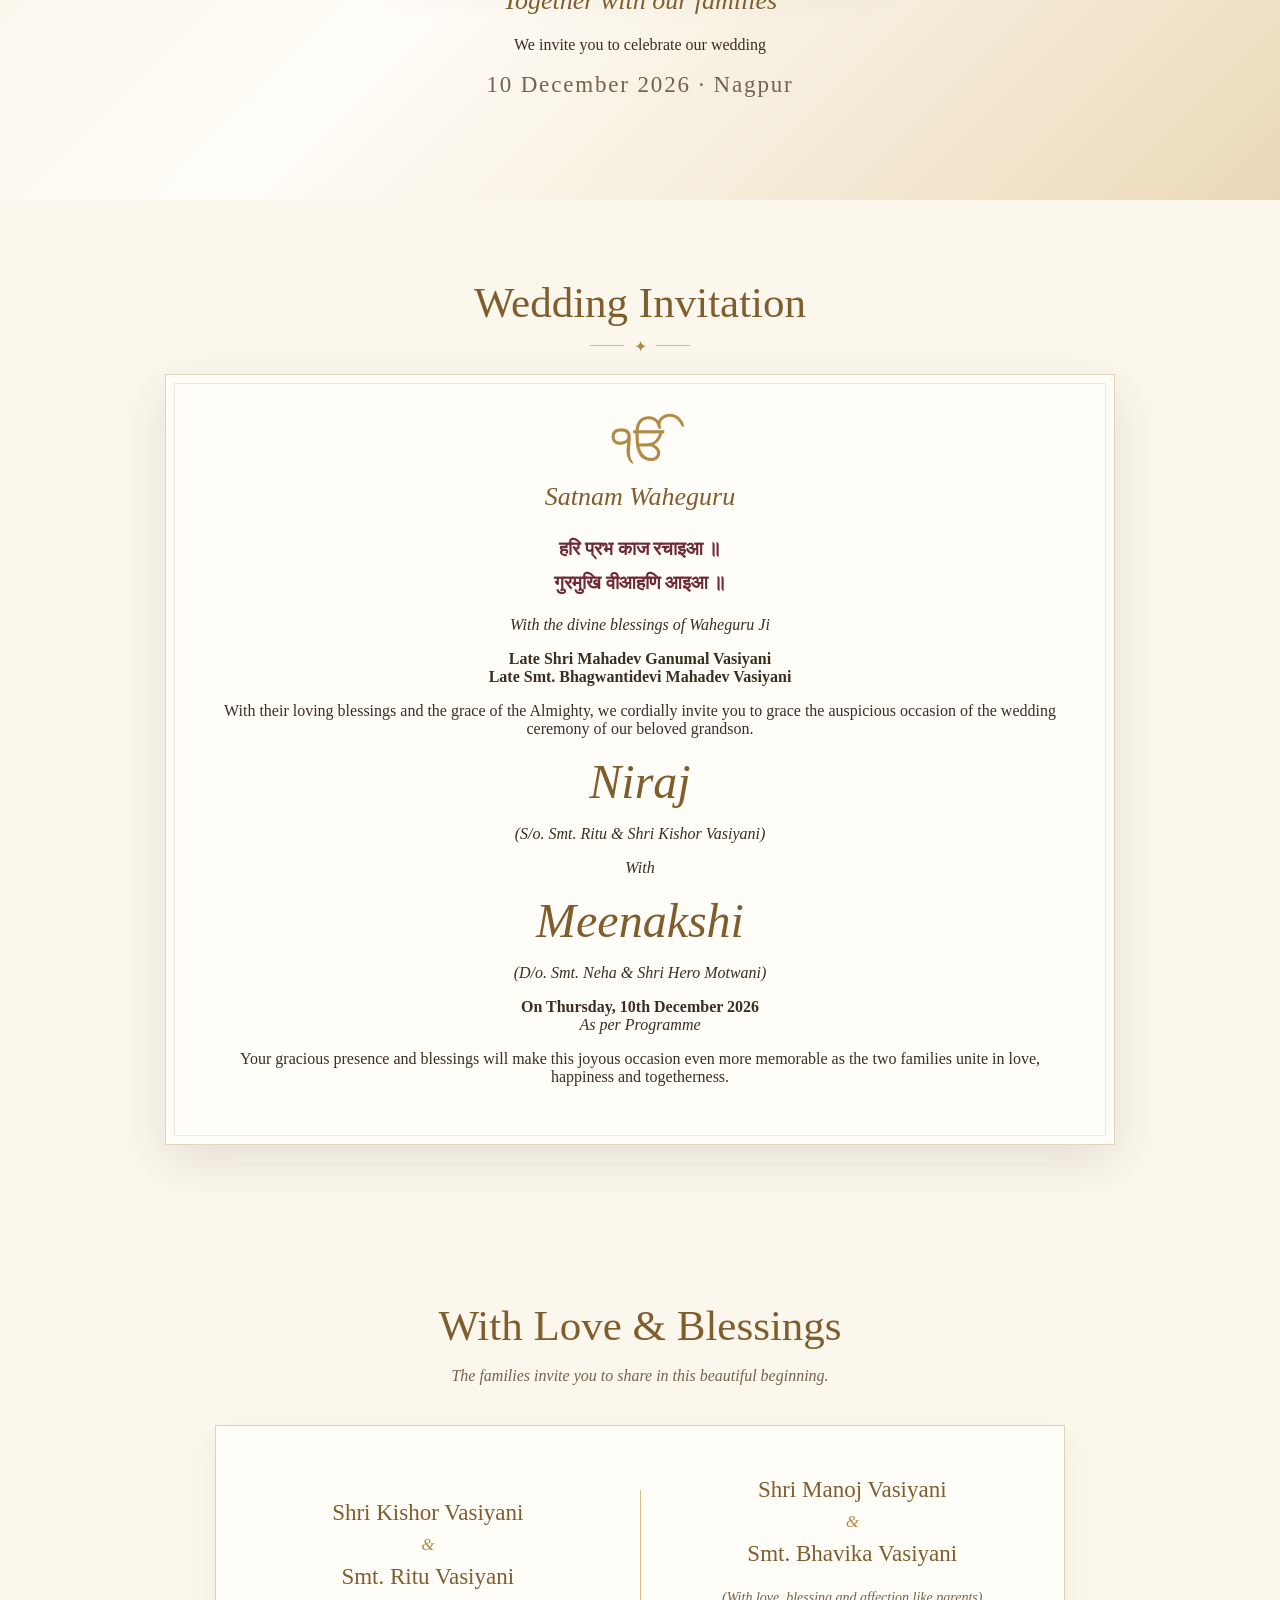
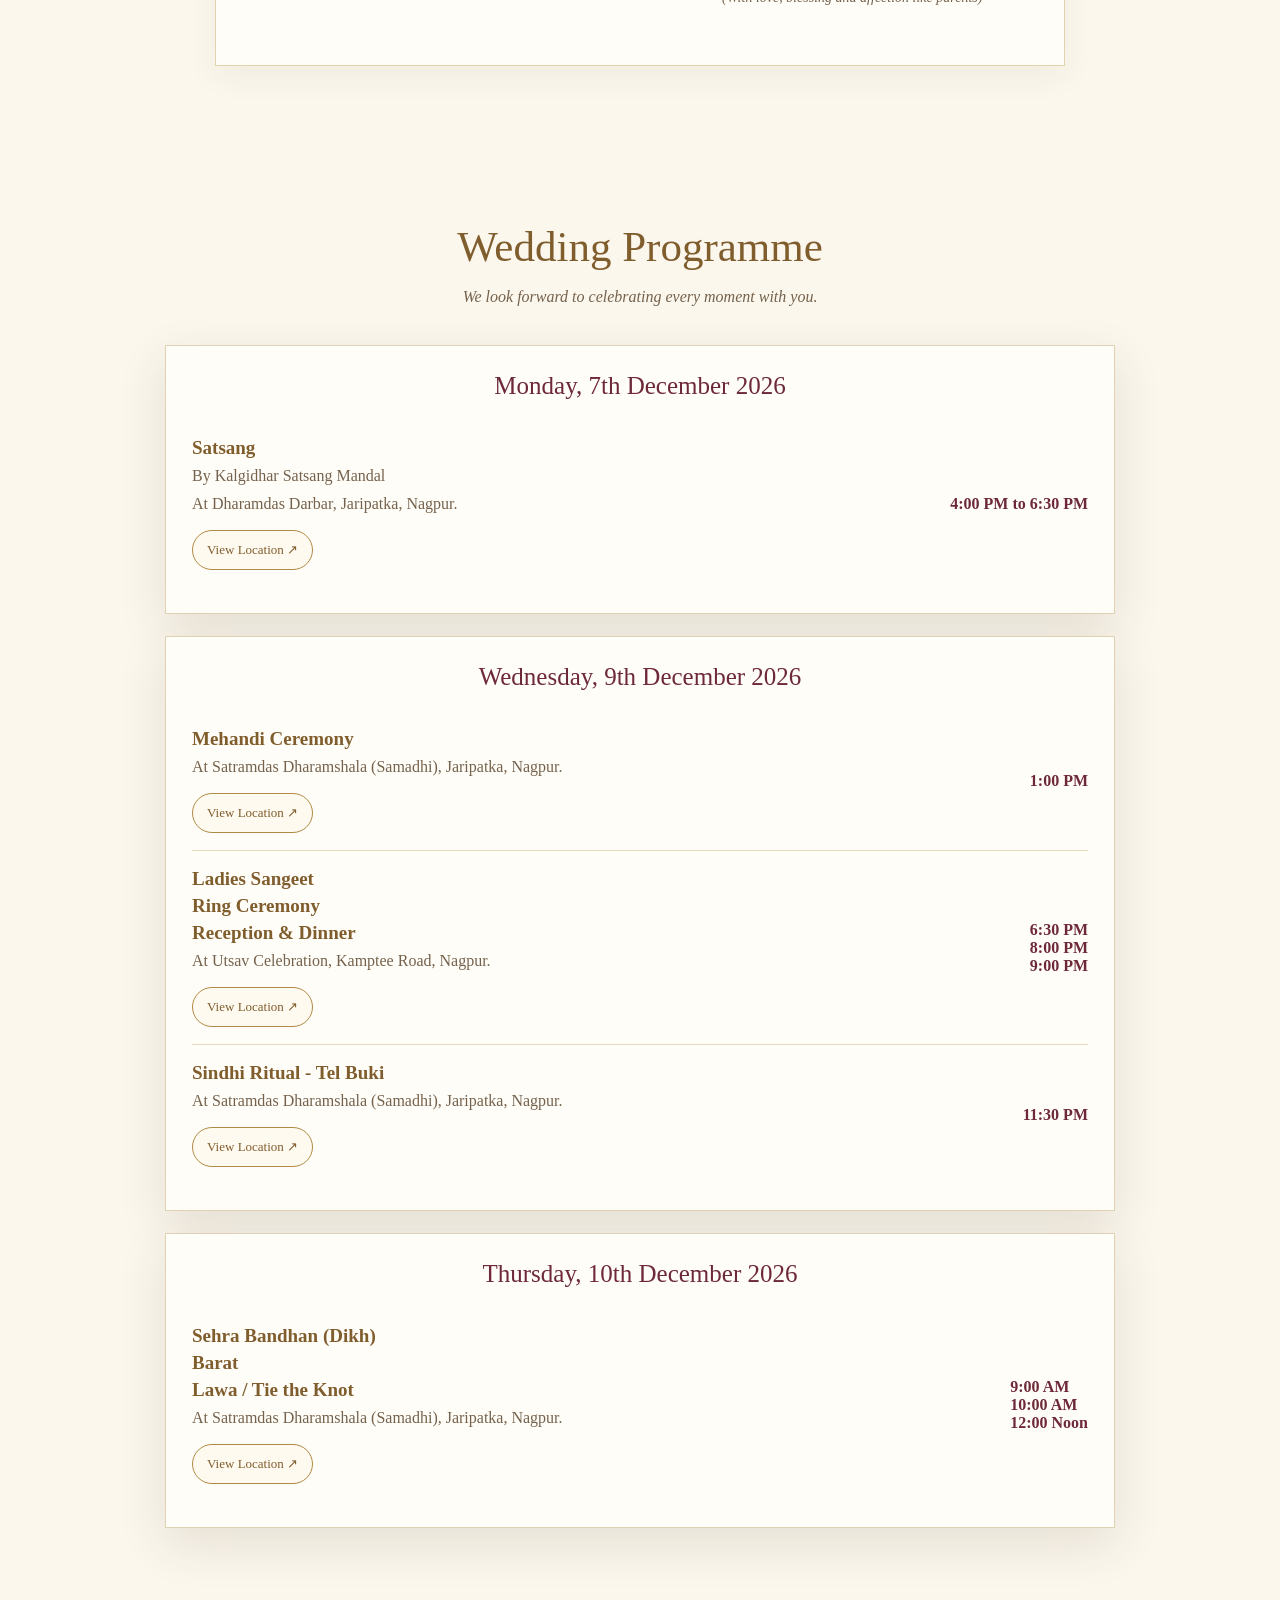
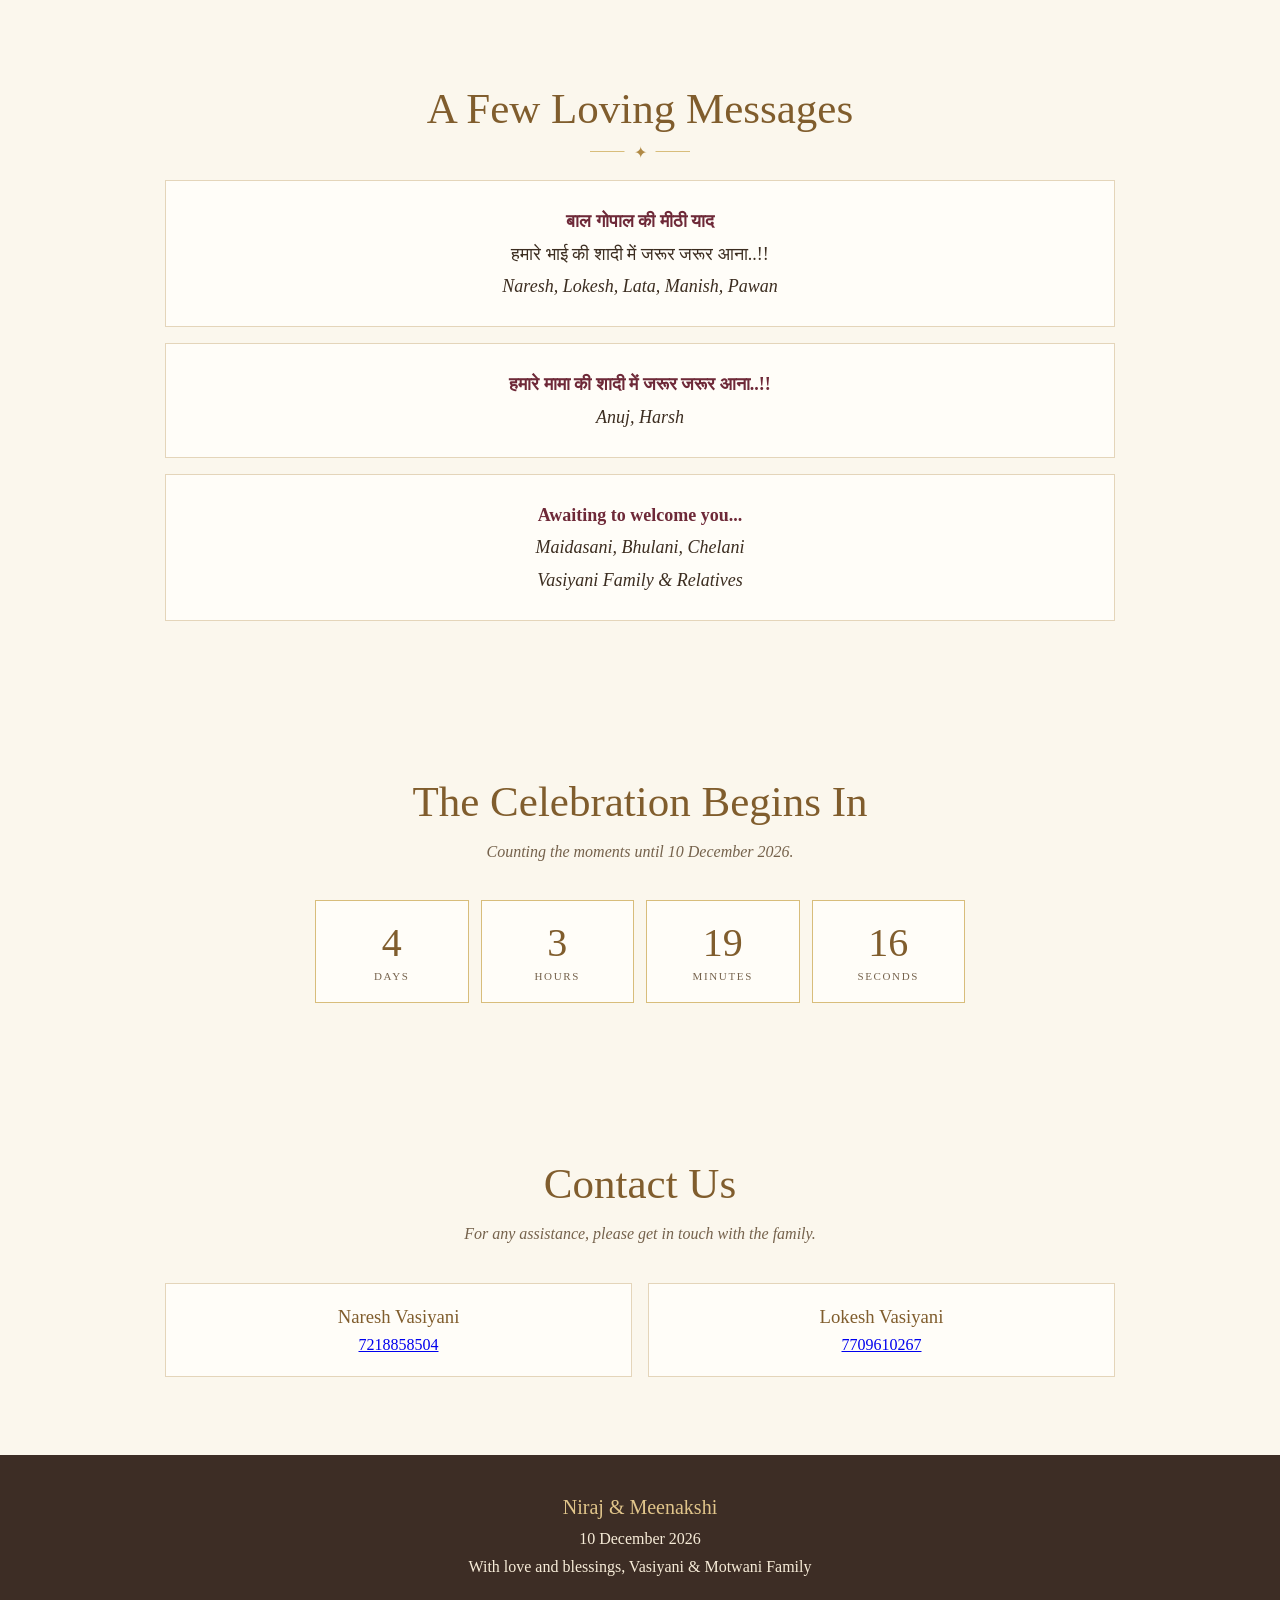
==== commit 583fa339: "Update index.html" ====
--- a/index.html
+++ b/index.html
@@ -8,7 +8,7 @@
     <link rel="stylesheet" href="style.css">
     <meta property="og:title" content="Niraj & Meenakshi | Wedding Invitation">
 <meta property="og:description" content="10th December 2026 · Nagpur. Warmly request the honour of your presence.">
-<meta property="og:image" content="couples.png">
+<meta property="og:image" content="flowers.jpg">
 <meta property="og:type" content="website">
 
 </head>
--- a/style.css
+++ b/style.css
@@ -2064,3 +2064,304 @@
         padding: 18px 14px !important;
     }
 }
+
+
+
+/* =========================================
+   ROYAL IVORY WEDDING CURTAIN
+========================================= */
+
+.wedding-intro {
+    position: fixed;
+    inset: 0;
+    z-index: 99999;
+    overflow: hidden;
+    background: #f7f0e3;
+    transition: background 1s ease;
+}
+
+/* GURU JI IMAGE */
+
+.guru-reveal {
+    position: absolute;
+    inset: 0;
+    z-index: 1;
+    display: flex;
+    align-items: center;
+    justify-content: center;
+    opacity: 0;
+    visibility: hidden;
+    transition: opacity 1s ease, visibility 1s ease;
+    background: #f8f3e8;
+}
+
+.guru-reveal img {
+    width: 100%;
+    height: 100%;
+    object-fit: contain;
+    object-position: center;
+    display: block;
+}
+
+/* CURTAIN BASE */
+
+.intro-curtain {
+    position: absolute;
+    top: 0;
+    bottom: 0;
+    width: 51%;
+    z-index: 5;
+    overflow: hidden;
+
+    background:
+        linear-gradient(
+            90deg,
+            #d8c6a5 0%,
+            #fdf9ef 12%,
+            #eee2cb 25%,
+            #fffaf0 42%,
+            #e5d4b6 58%,
+            #f9f2e5 72%,
+            #d9c5a3 100%
+        );
+
+    box-shadow:
+        inset 0 0 55px rgba(122, 87, 43, 0.12),
+        inset 0 0 12px rgba(255, 255, 255, 0.7);
+
+    transition: transform 3.3s cubic-bezier(.77, 0, .18, 1);
+}
+
+.intro-left {
+    left: 0;
+    transform-origin: left center;
+}
+
+.intro-right {
+    right: 0;
+    transform-origin: right center;
+}
+
+/* REALISTIC VERTICAL FABRIC FOLDS */
+
+.curtain-texture {
+    position: absolute;
+    inset: 0;
+
+    background:
+        repeating-linear-gradient(
+            90deg,
+            rgba(130, 96, 52, 0.10) 0px,
+            rgba(255, 255, 255, 0.32) 18px,
+            rgba(166, 131, 78, 0.10) 38px,
+            rgba(255, 255, 255, 0.20) 58px,
+            rgba(139, 101, 54, 0.09) 82px
+        );
+
+    opacity: 0.8;
+}
+
+/* GOLD CURTAIN EDGES */
+
+.curtain-gold {
+    position: absolute;
+    top: 0;
+    bottom: 0;
+    width: 8px;
+
+    background: linear-gradient(
+        180deg,
+        #a77b32,
+        #f9e6ad,
+        #c19a53,
+        #f4dfa2,
+        #a77b32
+    );
+
+    box-shadow: 0 0 12px rgba(184, 143, 66, 0.25);
+}
+
+.intro-left .curtain-gold {
+    right: 0;
+}
+
+.intro-right .curtain-gold {
+    left: 0;
+}
+
+/* TOP ROYAL GOLD BORDER */
+
+.wedding-intro::before {
+    content: "";
+    position: absolute;
+    top: 0;
+    left: 0;
+    width: 100%;
+    height: 9px;
+    z-index: 10;
+
+    background: linear-gradient(
+        90deg,
+        #b18a45,
+        #f5dfaa,
+        #c6a05b,
+        #f8e7b9,
+        #b18a45
+    );
+}
+
+/* CENTER INTRO TEXT */
+
+.intro-title {
+    position: absolute;
+    z-index: 20;
+    top: 50%;
+    left: 50%;
+    width: 90%;
+    transform: translate(-50%, -50%);
+    text-align: center;
+
+    color: #795b32;
+
+    transition:
+        opacity 0.5s ease,
+        visibility 0.5s ease;
+}
+
+.intro-title h1 {
+    font-family: "Georgia", serif;
+    font-size: clamp(25px, 5vw, 55px);
+    font-weight: 400;
+    letter-spacing: 4px;
+    margin: 0 0 18px;
+    color: #86672f;
+    text-shadow: 0 1px 1px rgba(255, 255, 255, 0.8);
+}
+
+.intro-title p {
+    font-family: "Georgia", serif;
+    font-size: clamp(13px, 2vw, 19px);
+    letter-spacing: 5px;
+    color: #a08149;
+    margin: 0;
+}
+
+.intro-title .intro-divider {
+    width: 120px;
+    height: 1px;
+    margin: 22px auto;
+
+    background: linear-gradient(
+        90deg,
+        transparent,
+        #b18a45,
+        #e8d39b,
+        #b18a45,
+        transparent
+    );
+}
+
+/* CURTAIN OPEN */
+
+.wedding-intro.open .intro-left {
+    transform: translateX(-100%);
+}
+
+.wedding-intro.open .intro-right {
+    transform: translateX(100%);
+}
+
+/* TEXT DISAPPEARS AS CURTAINS OPEN */
+
+.wedding-intro.open .intro-title {
+    opacity: 0;
+    visibility: hidden;
+}
+
+/* GURU JI REVEAL */
+
+.wedding-intro.show-guru .guru-reveal {
+    opacity: 1;
+    visibility: visible;
+}
+
+/* GURU JI FADE OUT */
+
+.wedding-intro.hide-guru .guru-reveal {
+    opacity: 0;
+}
+
+/* INTRO BACKGROUND */
+
+.wedding-intro.open {
+    background: #f8f3e8;
+}
+
+/* =========================================
+   MOBILE RESPONSIVE
+========================================= */
+
+@media (max-width: 600px) {
+
+    .intro-curtain {
+        width: 51%;
+        transition: transform 3.3s cubic-bezier(.77, 0, .18, 1);
+    }
+
+    .curtain-texture {
+        background:
+            repeating-linear-gradient(
+                90deg,
+                rgba(130, 96, 52, 0.10) 0px,
+                rgba(255, 255, 255, 0.32) 12px,
+                rgba(166, 131, 78, 0.10) 25px,
+                rgba(255, 255, 255, 0.20) 38px,
+                rgba(139, 101, 54, 0.09) 52px
+            );
+    }
+
+    .curtain-gold {
+        width: 5px;
+    }
+
+    .intro-title {
+        width: 92%;
+    }
+
+    .intro-title h1 {
+        font-size: 28px;
+        letter-spacing: 2px;
+        line-height: 1.5;
+    }
+
+    .intro-title p {
+        font-size: 12px;
+        letter-spacing: 3px;
+    }
+
+    .intro-title .intro-divider {
+        width: 85px;
+        margin: 17px auto;
+    }
+
+    .guru-reveal img {
+        width: 100%;
+        height: 100%;
+        object-fit: contain;
+    }
+}
+
+/* SMALL PHONES */
+
+@media (max-width: 360px) {
+
+    .intro-title h1 {
+        font-size: 24px;
+        letter-spacing: 1.5px;
+    }
+
+    .intro-title p {
+        font-size: 11px;
+        letter-spacing: 2px;
+    }
+}
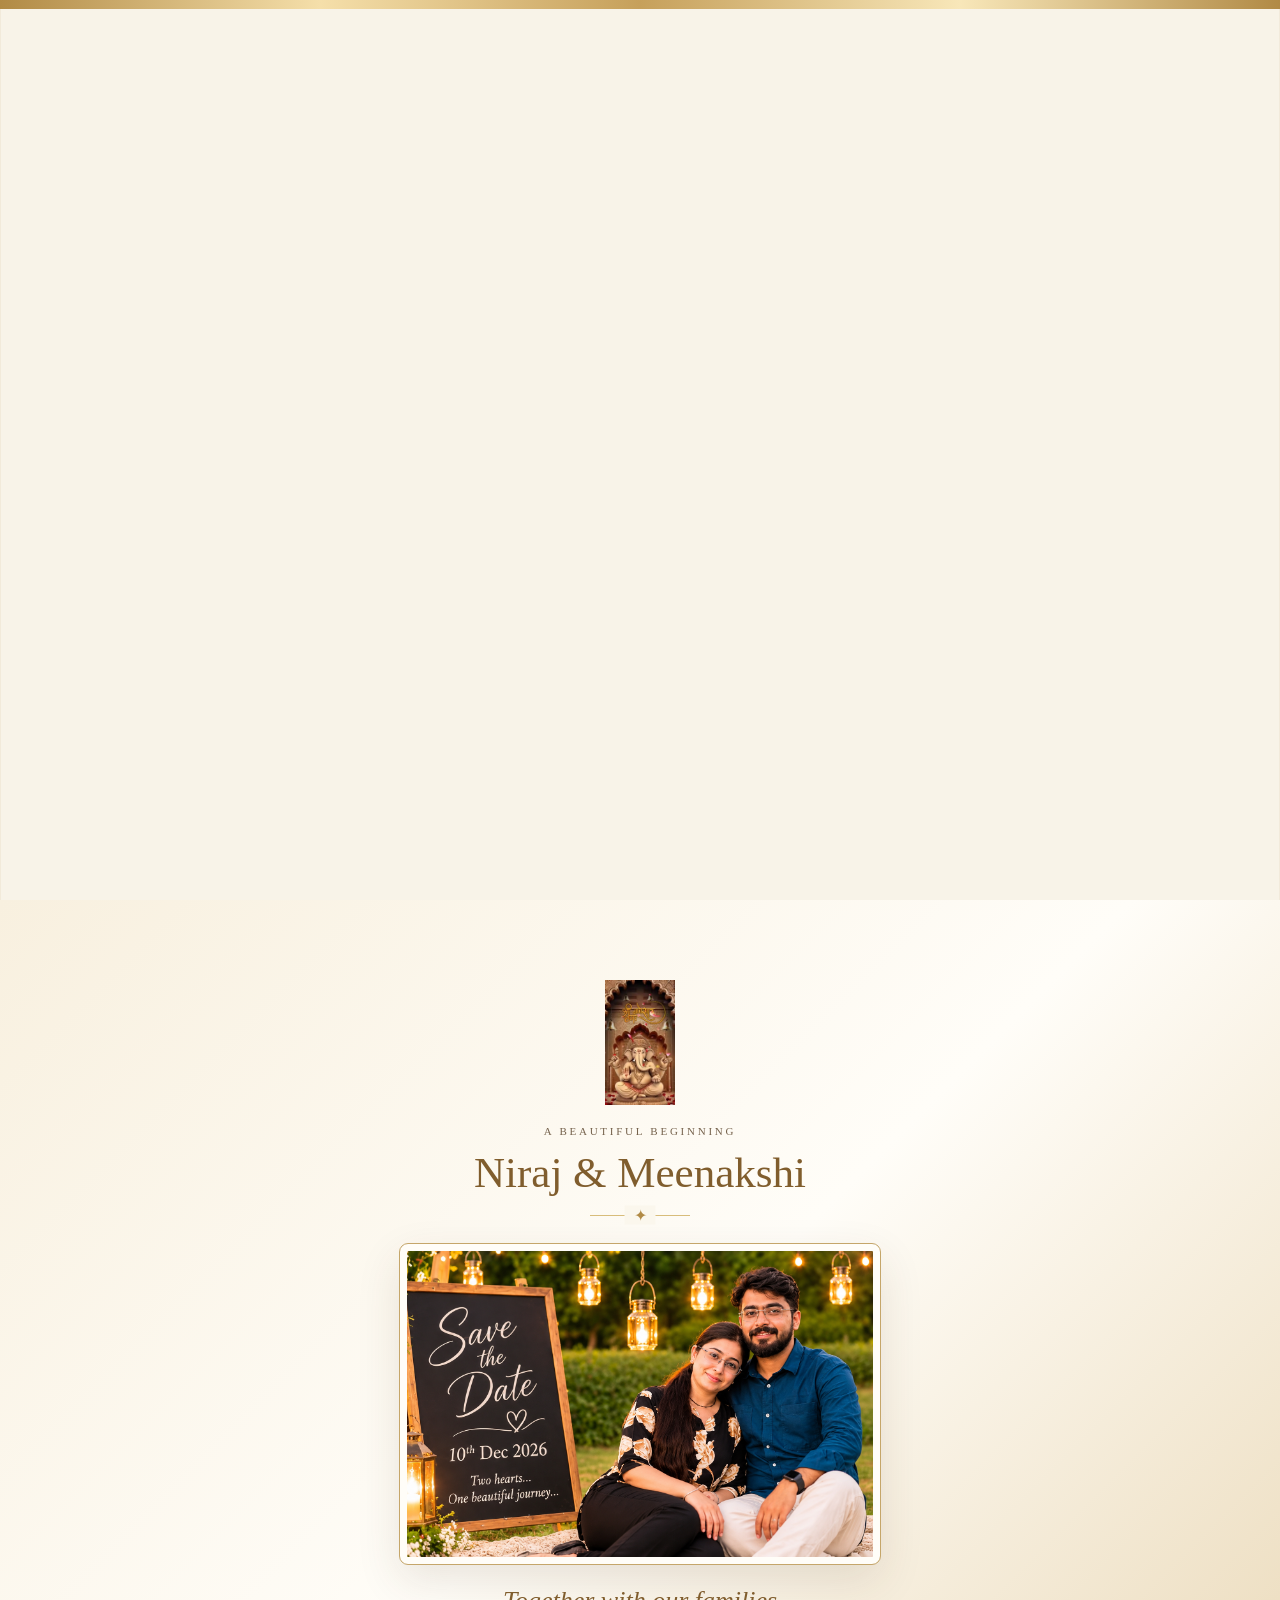
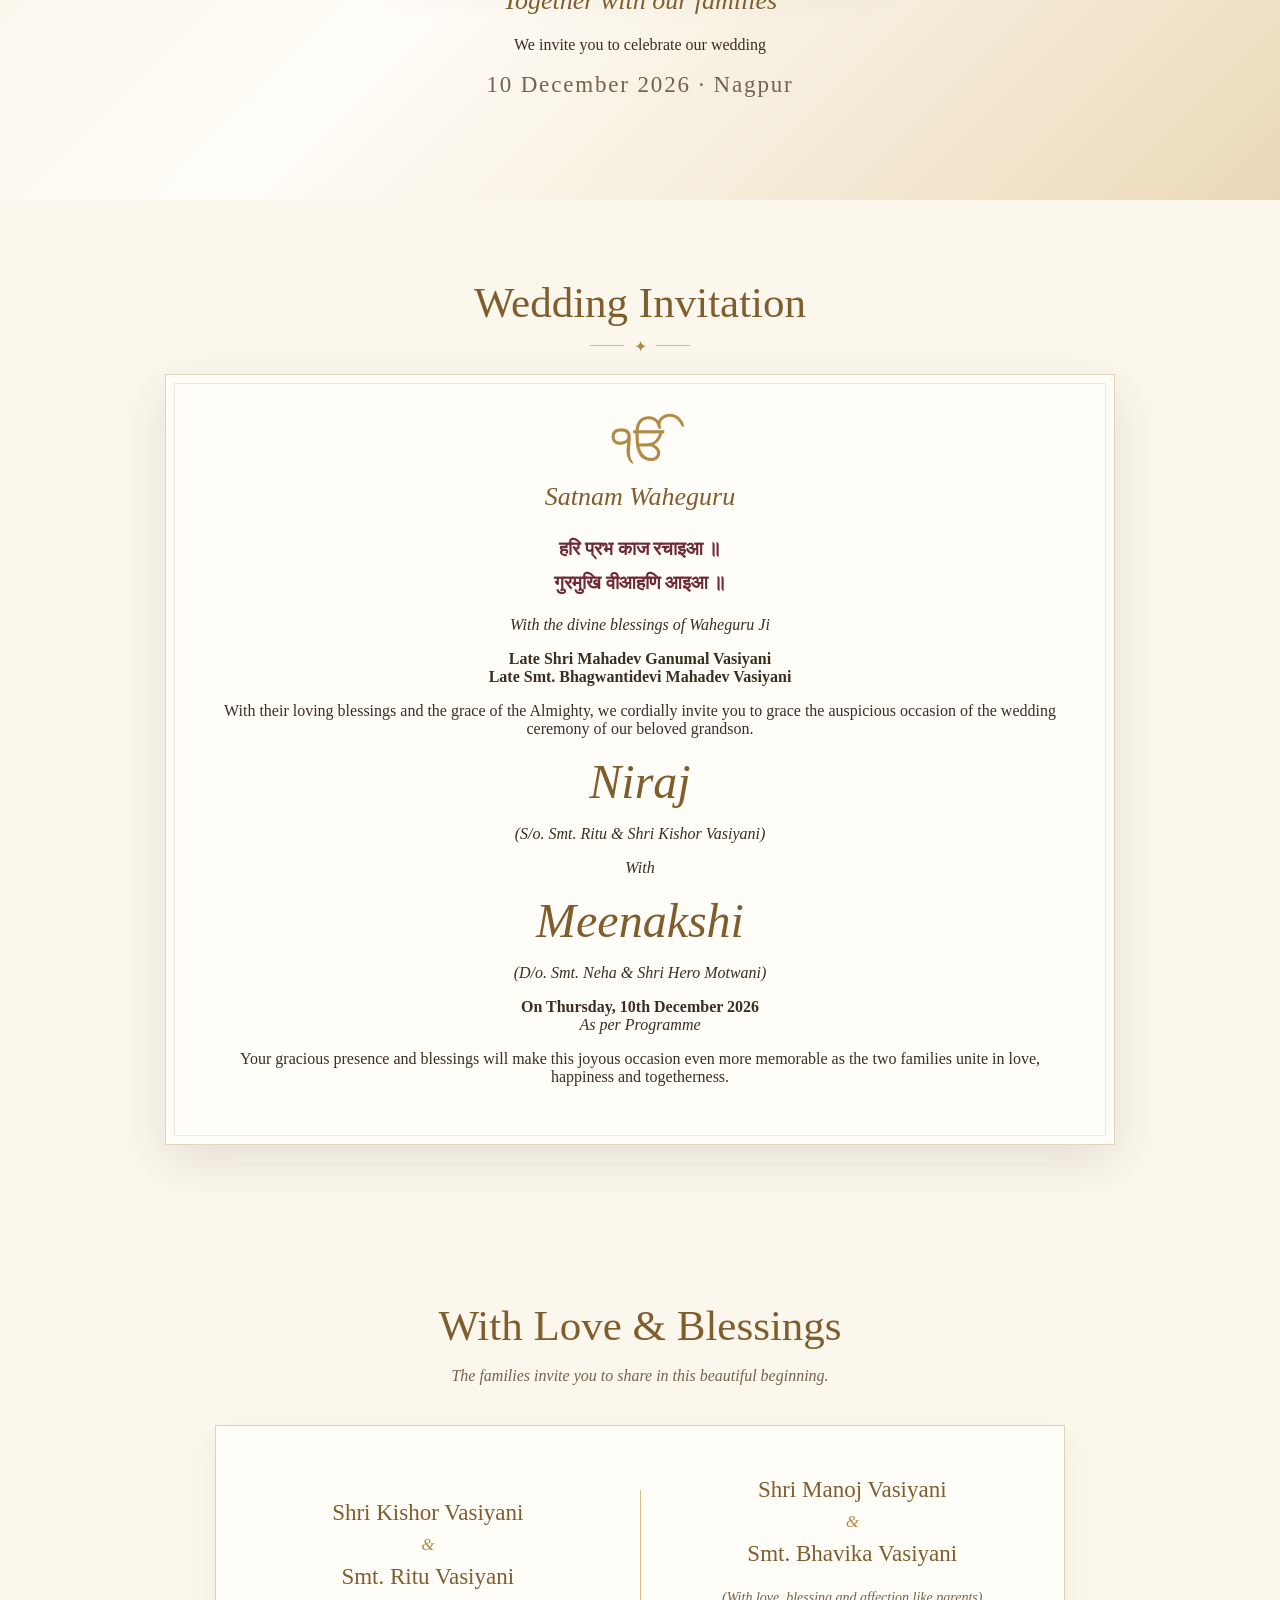
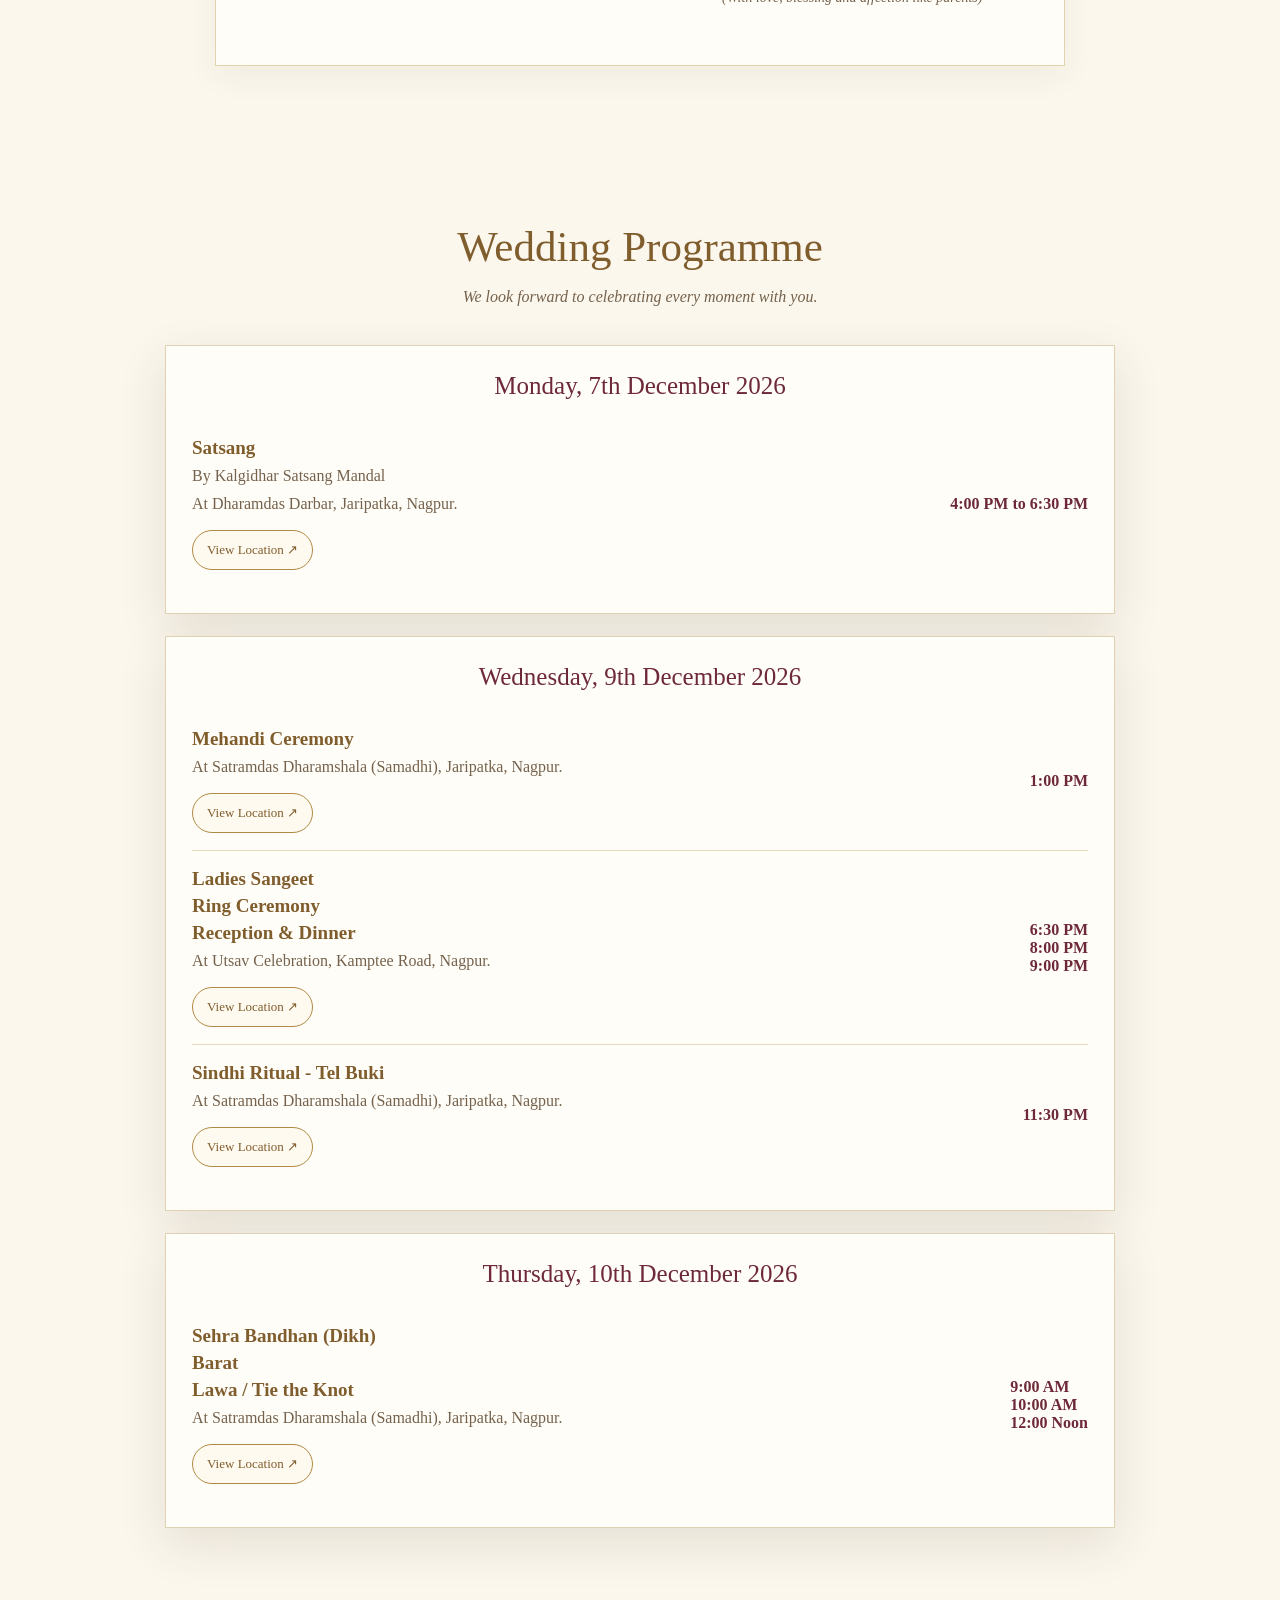
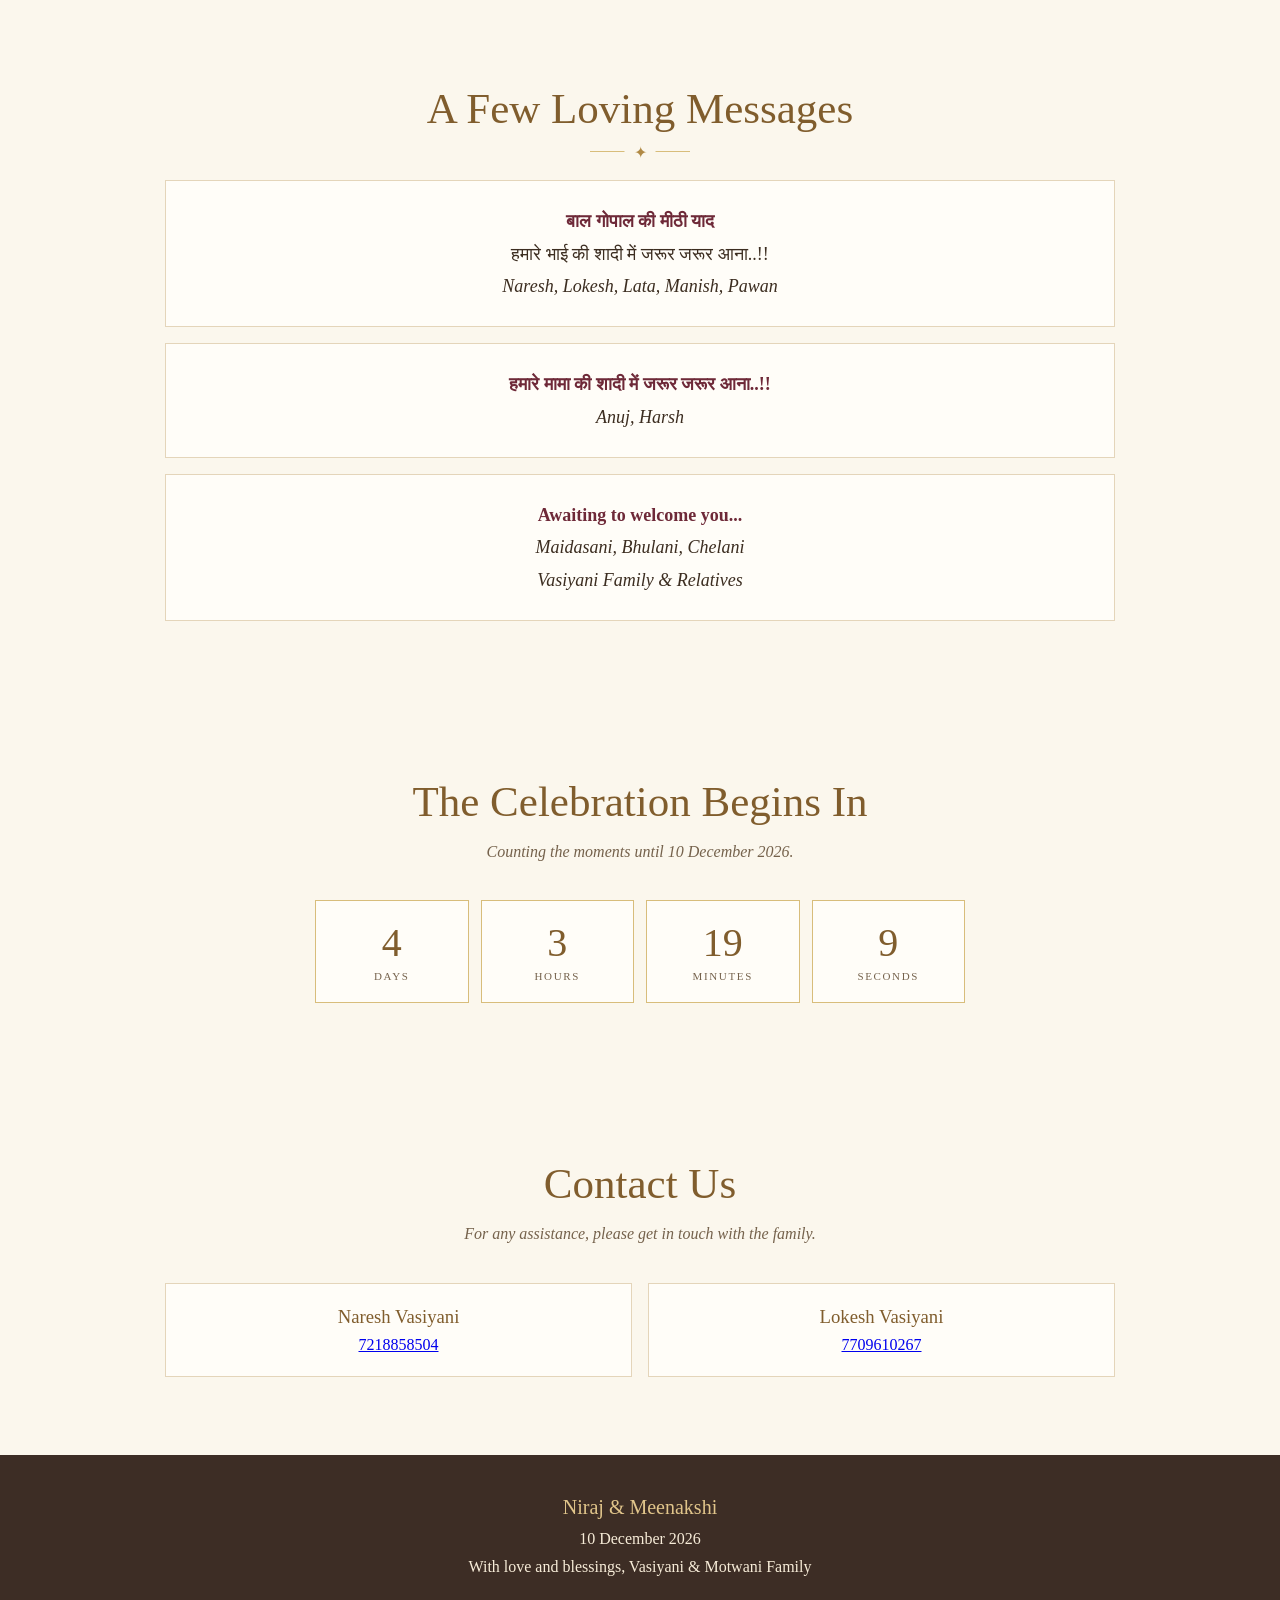
==== commit 2c6a3307: "Enhance index.html with Open Graph metadata Added Open Graph meta tags for social media sharing and " ====
--- a/index.html
+++ b/index.html
@@ -7,9 +7,14 @@
     <title>Niraj & Meenakshi | Wedding Invitation</title>
     <link rel="stylesheet" href="style.css">
     <meta property="og:title" content="Niraj & Meenakshi | Wedding Invitation">
+<!-- WhatsApp / Social Media Link Preview -->
+<meta property="og:title" content="Niraj & Meenakshi | Wedding Invitation">
 <meta property="og:description" content="10th December 2026 · Nagpur. Warmly request the honour of your presence.">
-<meta property="og:image" content="flowers.jpg">
+<meta property="og:url" content="https://niraj-meenakshi-wedding.vercel.app/">
+<meta property="og:image" content="https://niraj-meenakshi-wedding.vercel.app/flowers.jpg">
+<meta property="og:image:type" content="image/jpeg">
 <meta property="og:type" content="website">
+
 
 </head>
 <body>
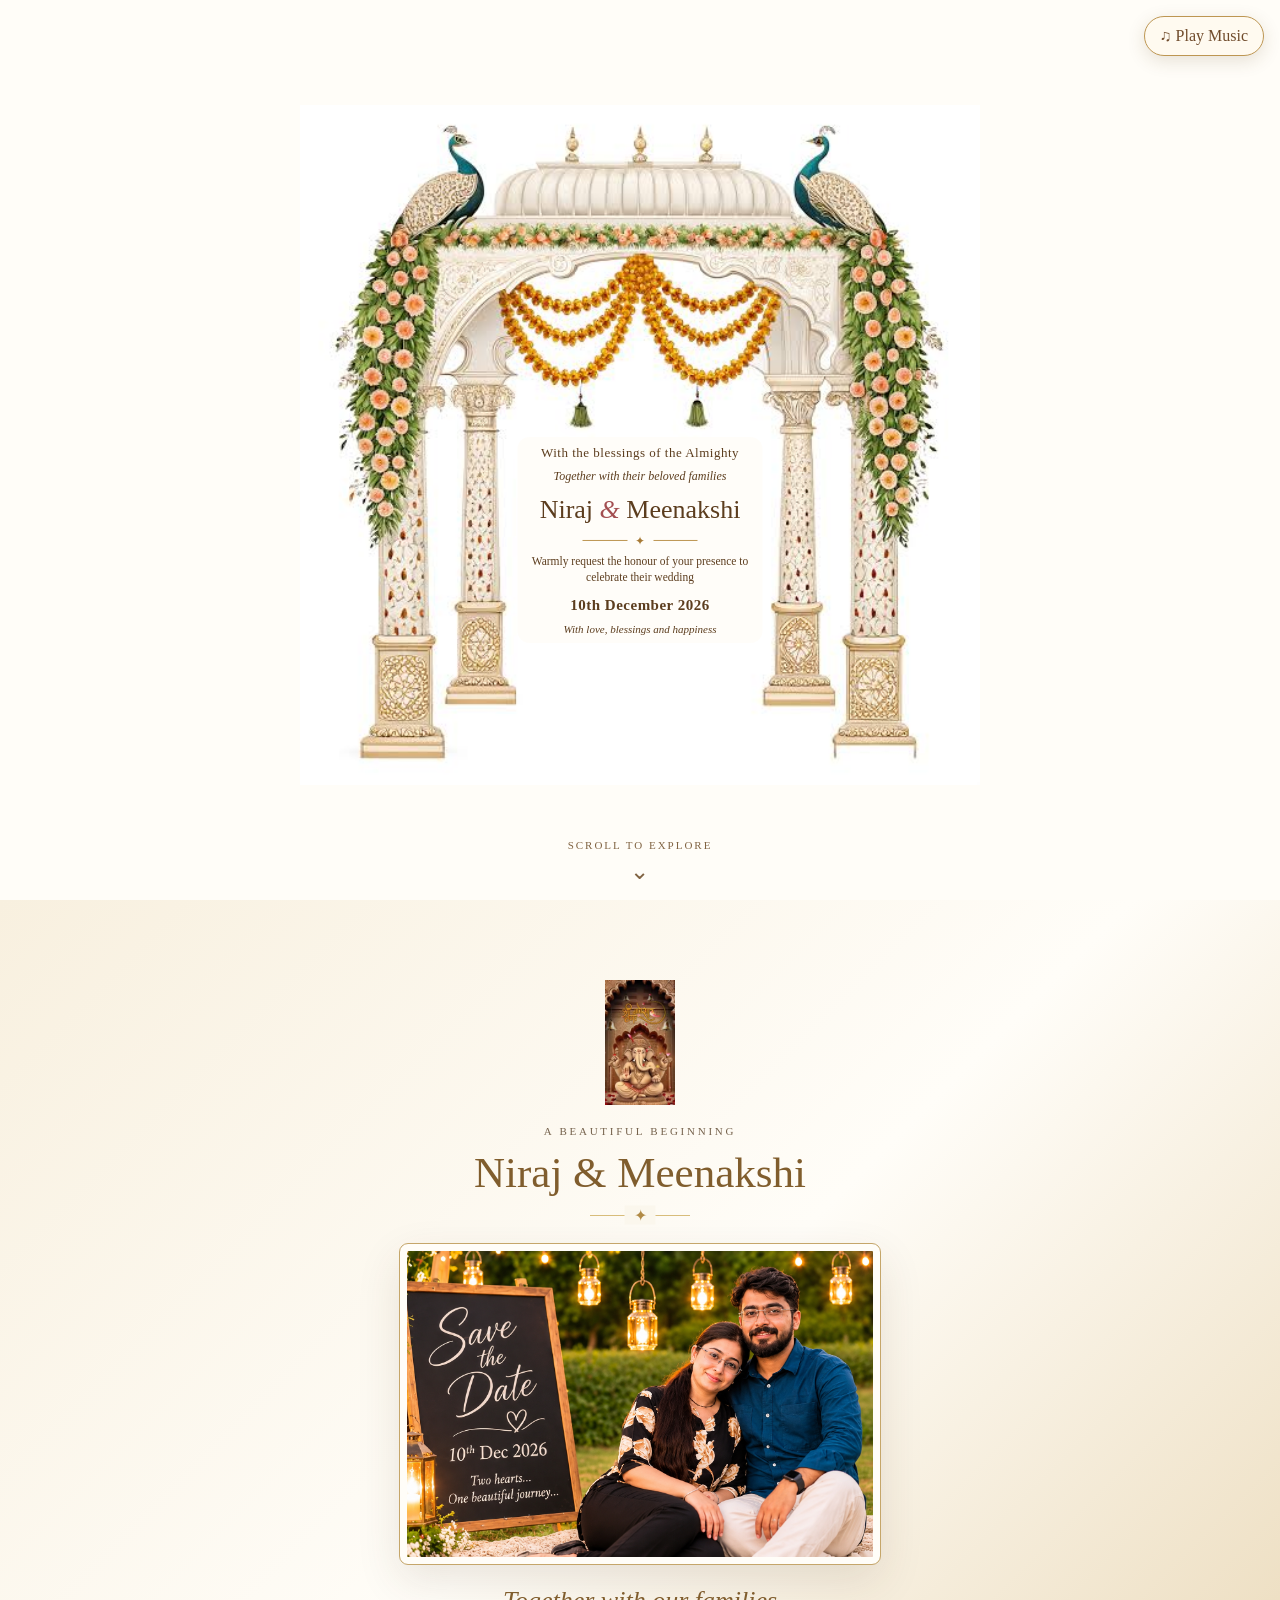
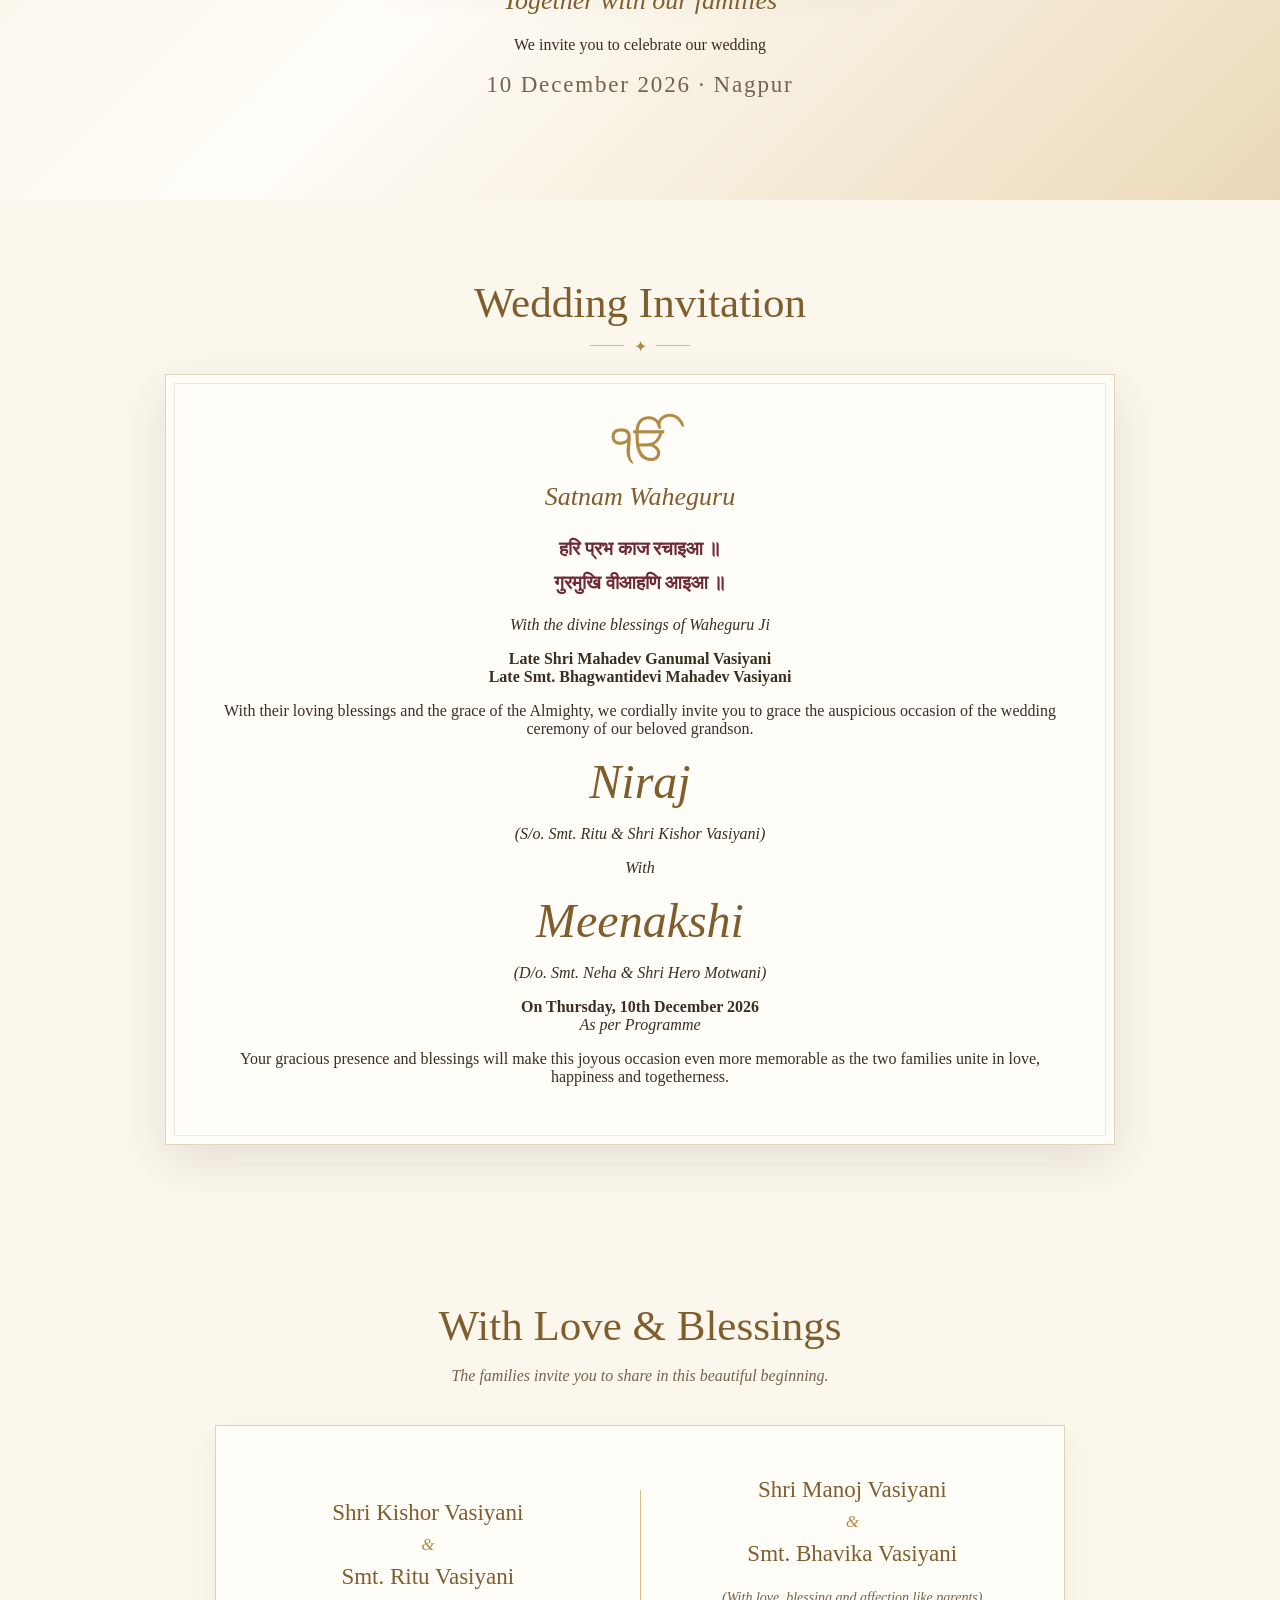
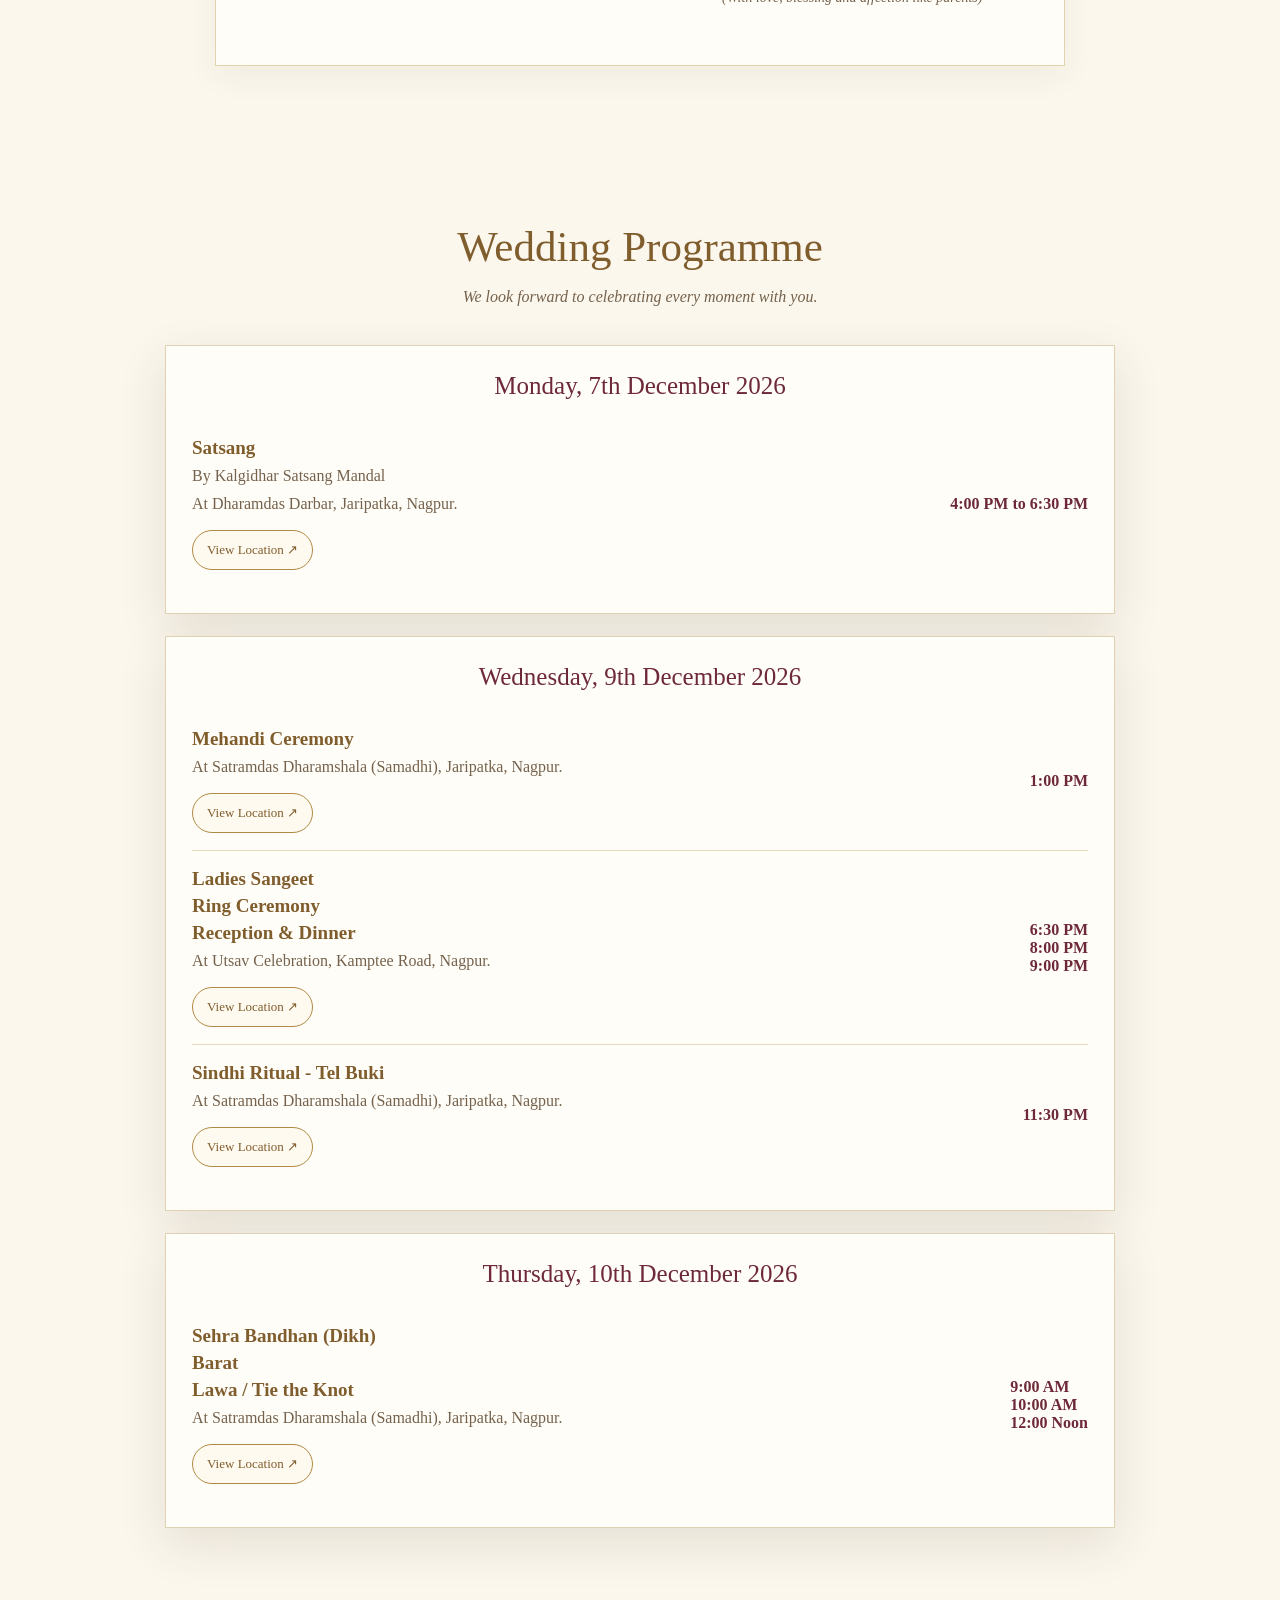
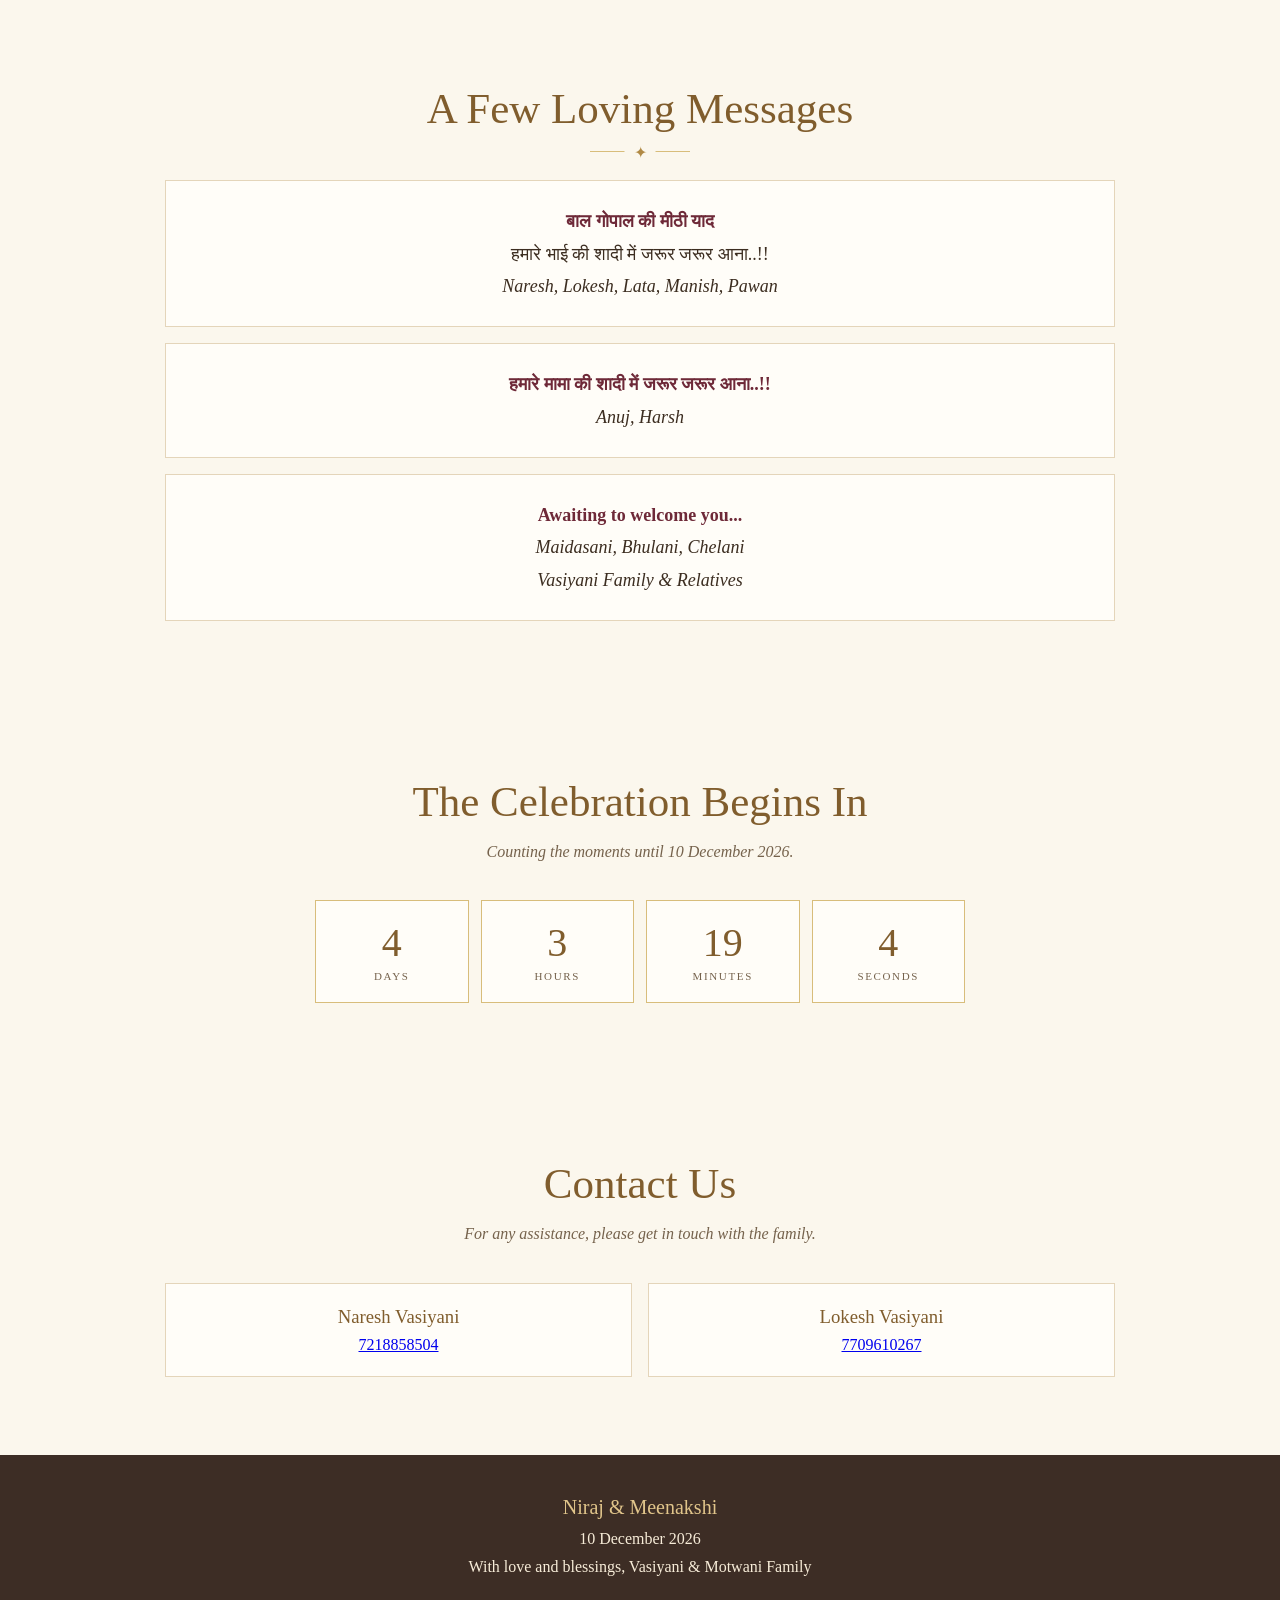
==== commit 56fb6785: "Update index.html" ====
--- a/index.html
+++ b/index.html
@@ -11,7 +11,7 @@
 <meta property="og:title" content="Niraj & Meenakshi | Wedding Invitation">
 <meta property="og:description" content="10th December 2026 · Nagpur. Warmly request the honour of your presence.">
 <meta property="og:url" content="https://niraj-meenakshi-wedding.vercel.app/">
-<meta property="og:image" content="https://niraj-meenakshi-wedding.vercel.app/flowers.jpg">
+<meta property="og:image" content="https://niraj-meenakshi-wedding.vercel.app/couples.png">
 <meta property="og:image:type" content="image/jpeg">
 <meta property="og:type" content="website">
 
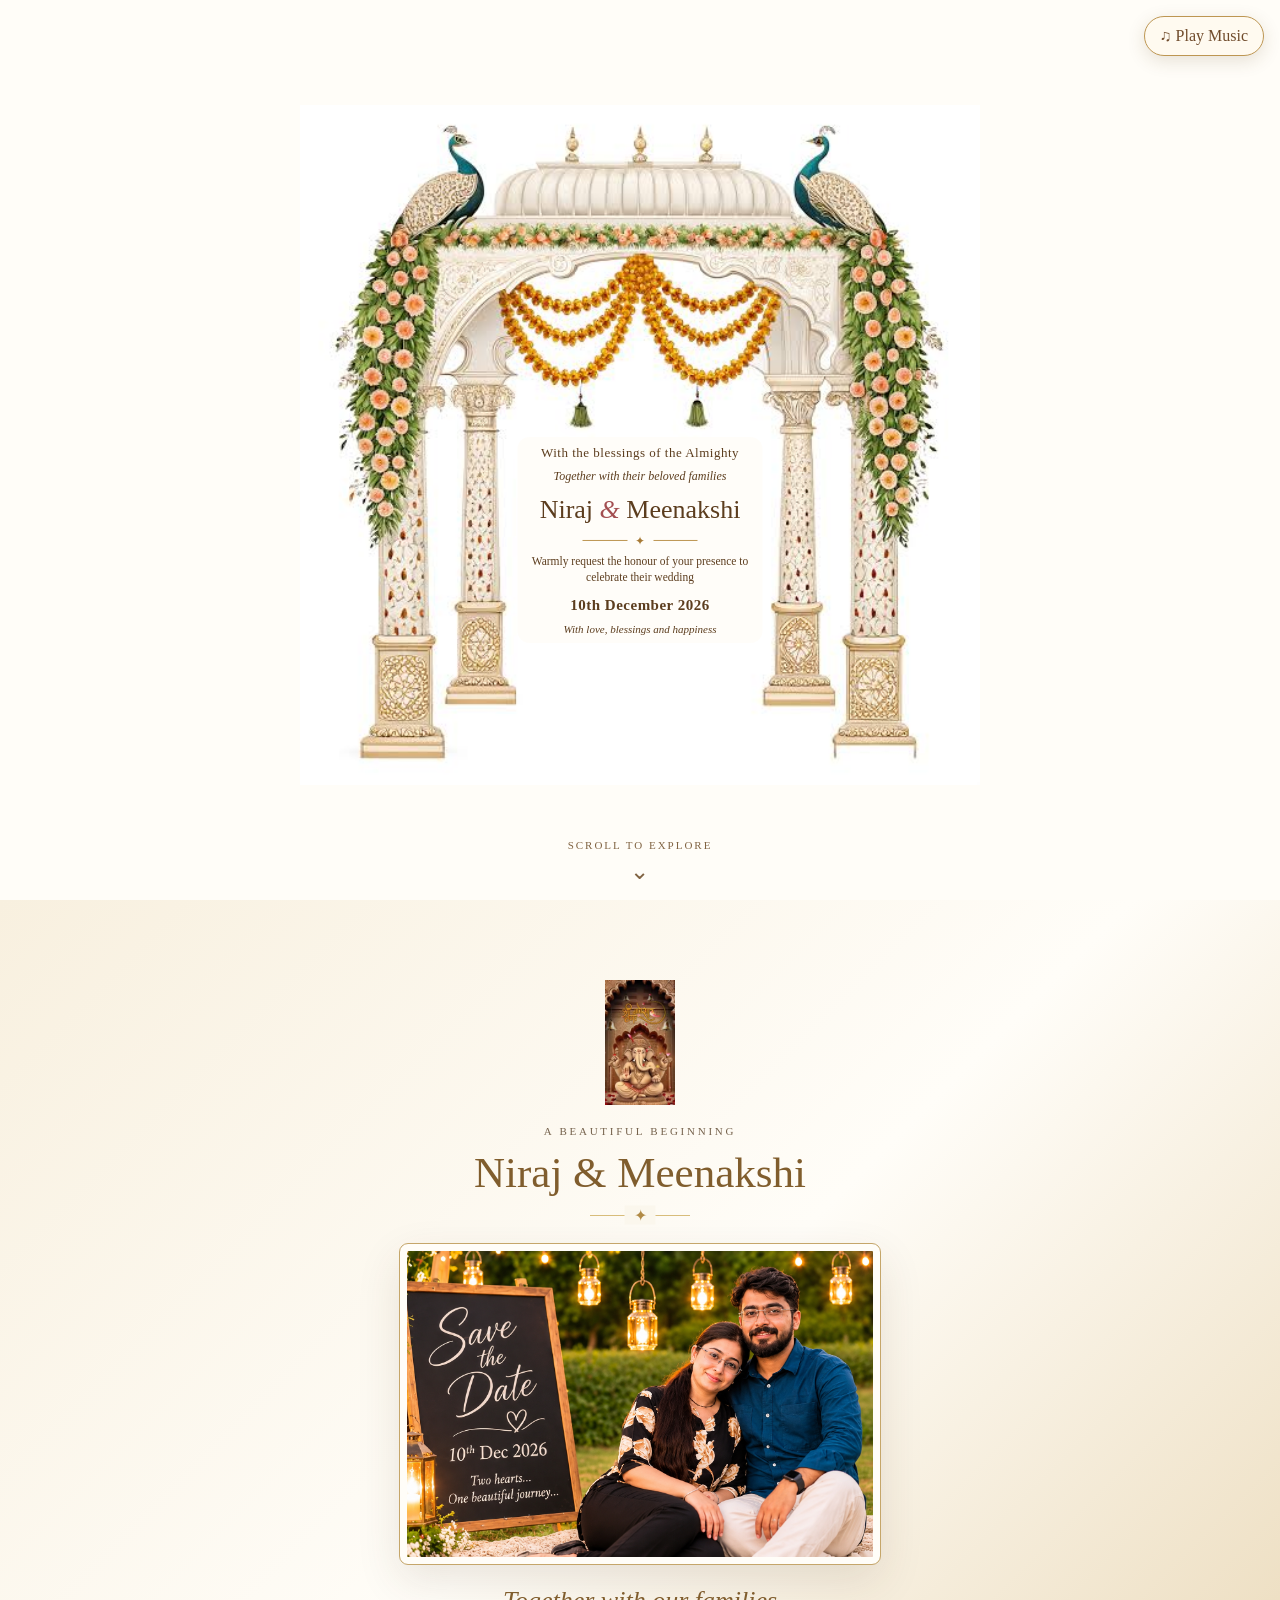
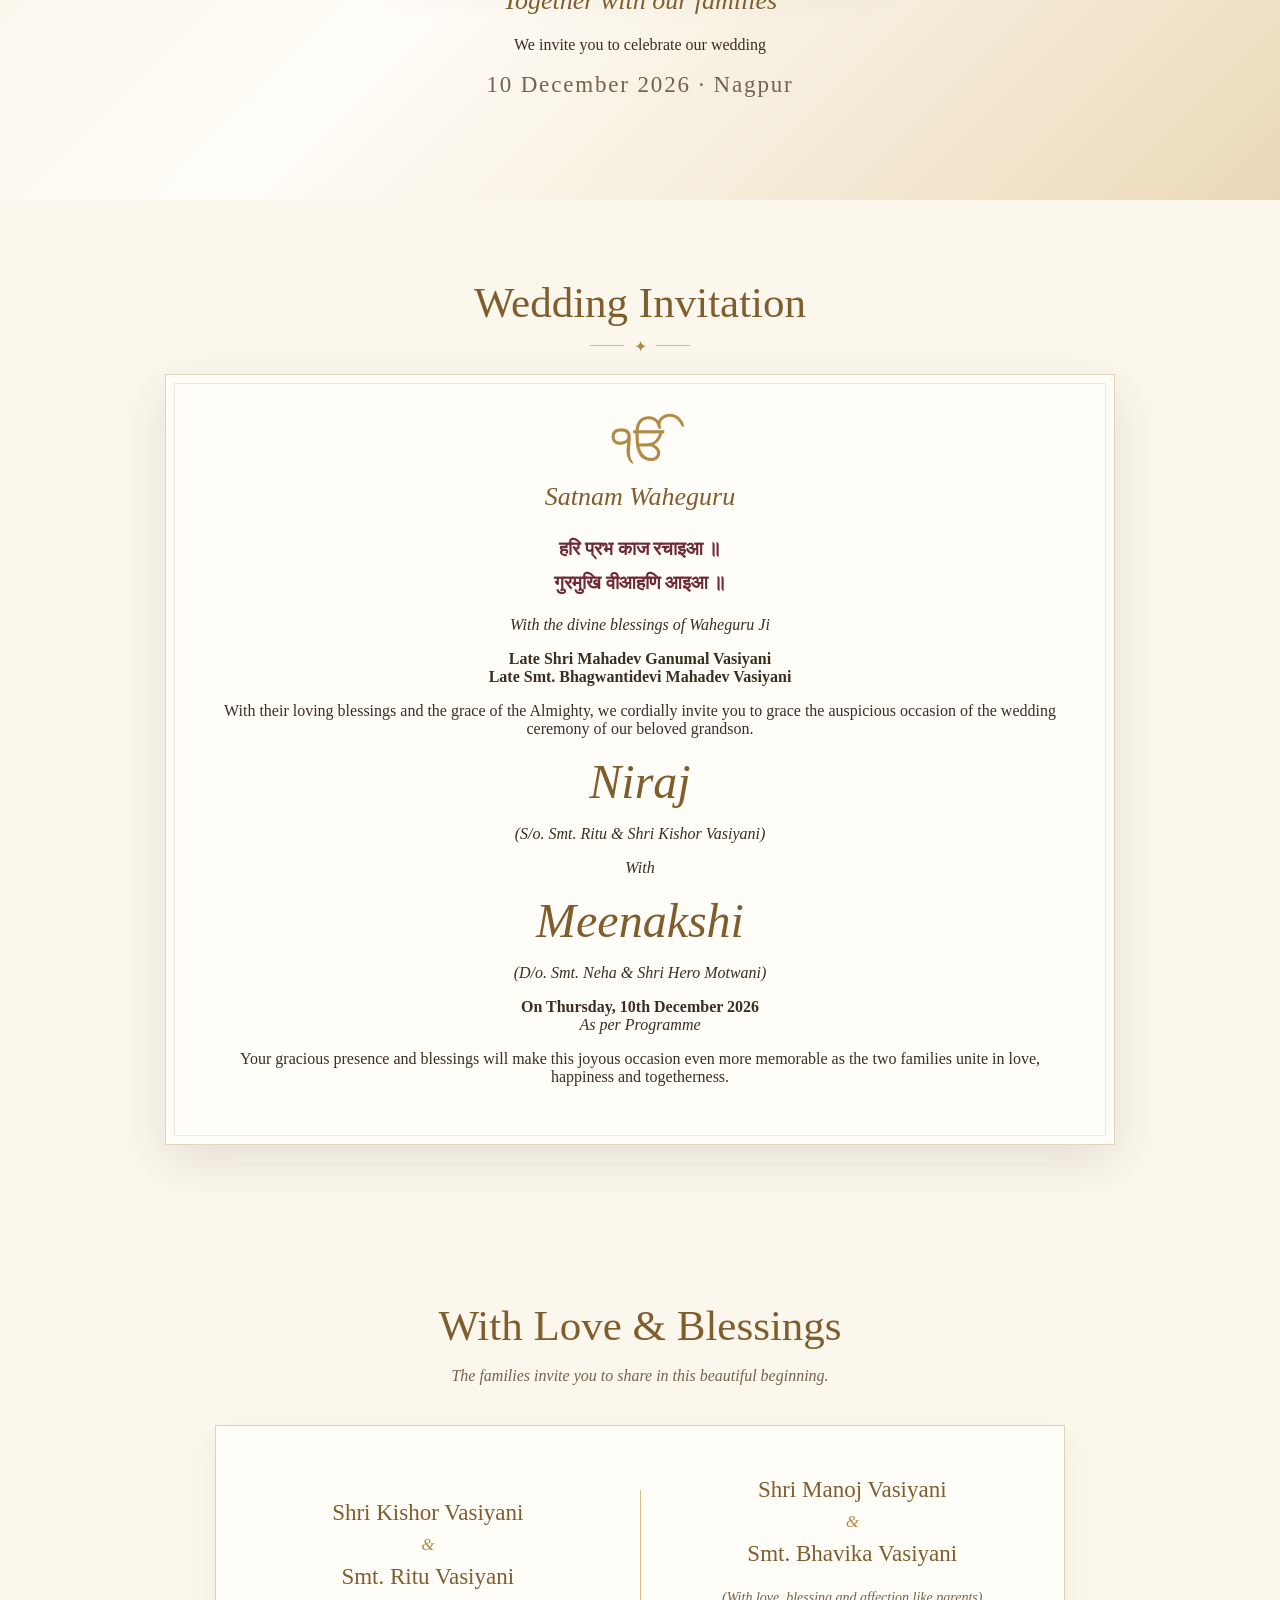
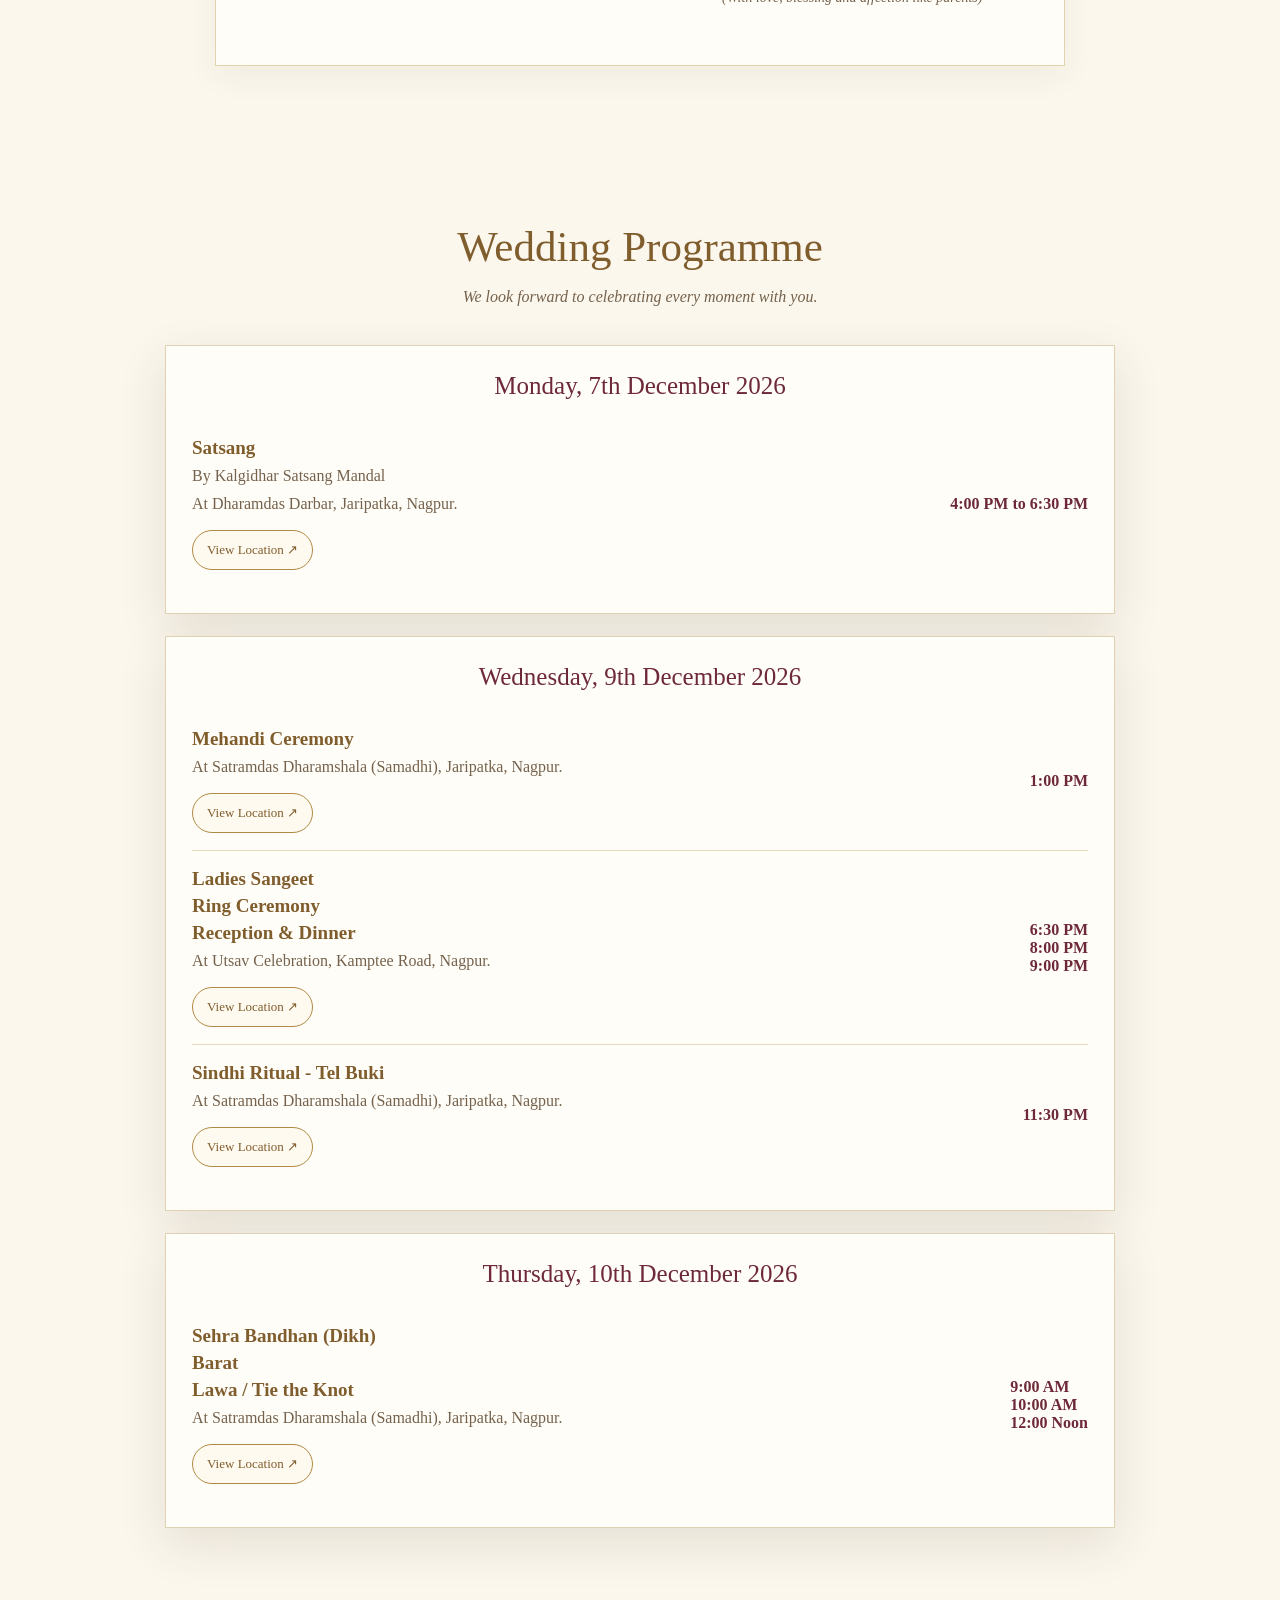
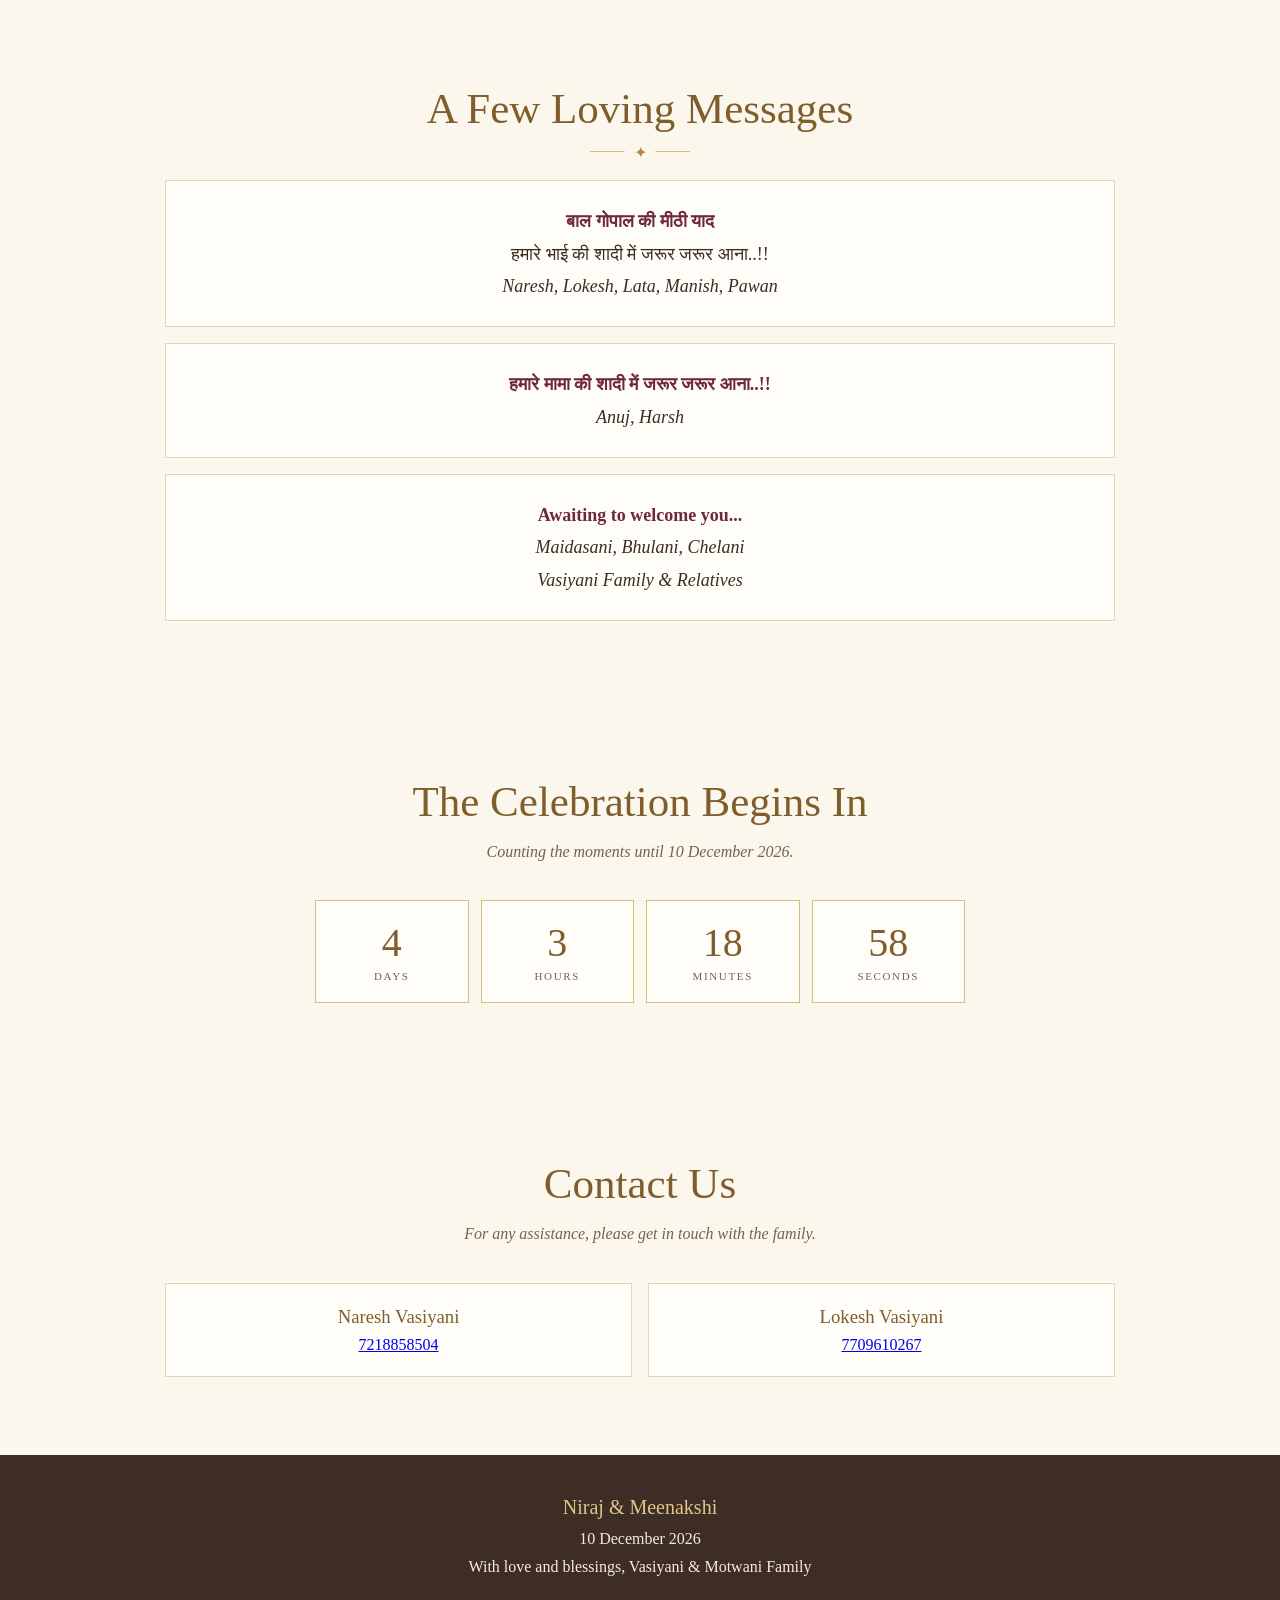
==== commit c17be5a9: "Restore index.html with original wedding invitation content" ====
--- a/index.html
+++ b/index.html
@@ -35,7 +35,7 @@
 
     <!-- GURU NANAK DEV JI REVEAL -->
 <div class="guru-reveal" id="guruReveal">
-    <img src="images (1).jpg" alt="Guru Nanak Dev Ji">
+    <img src="gurunanak.jpeg" alt="Guru Nanak Dev Ji">
 </div>
 
     <div class="intro-title">
